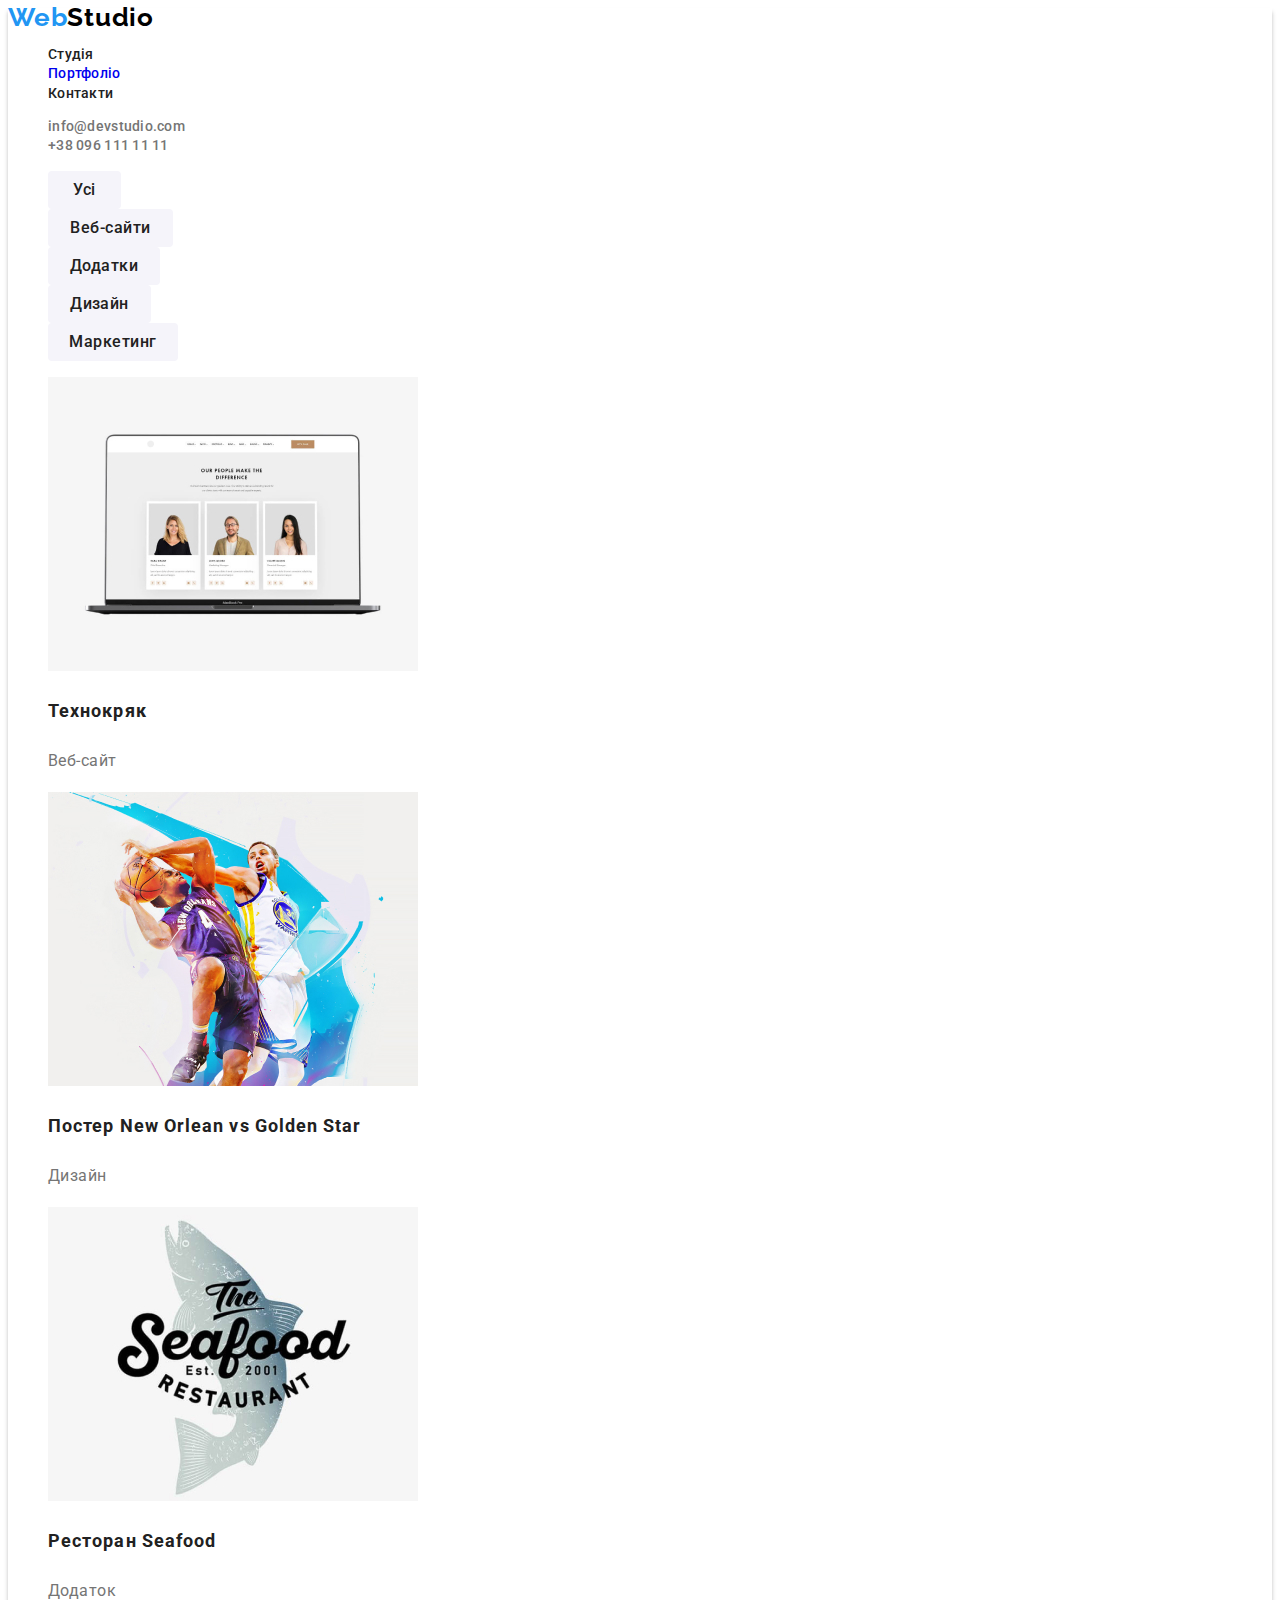
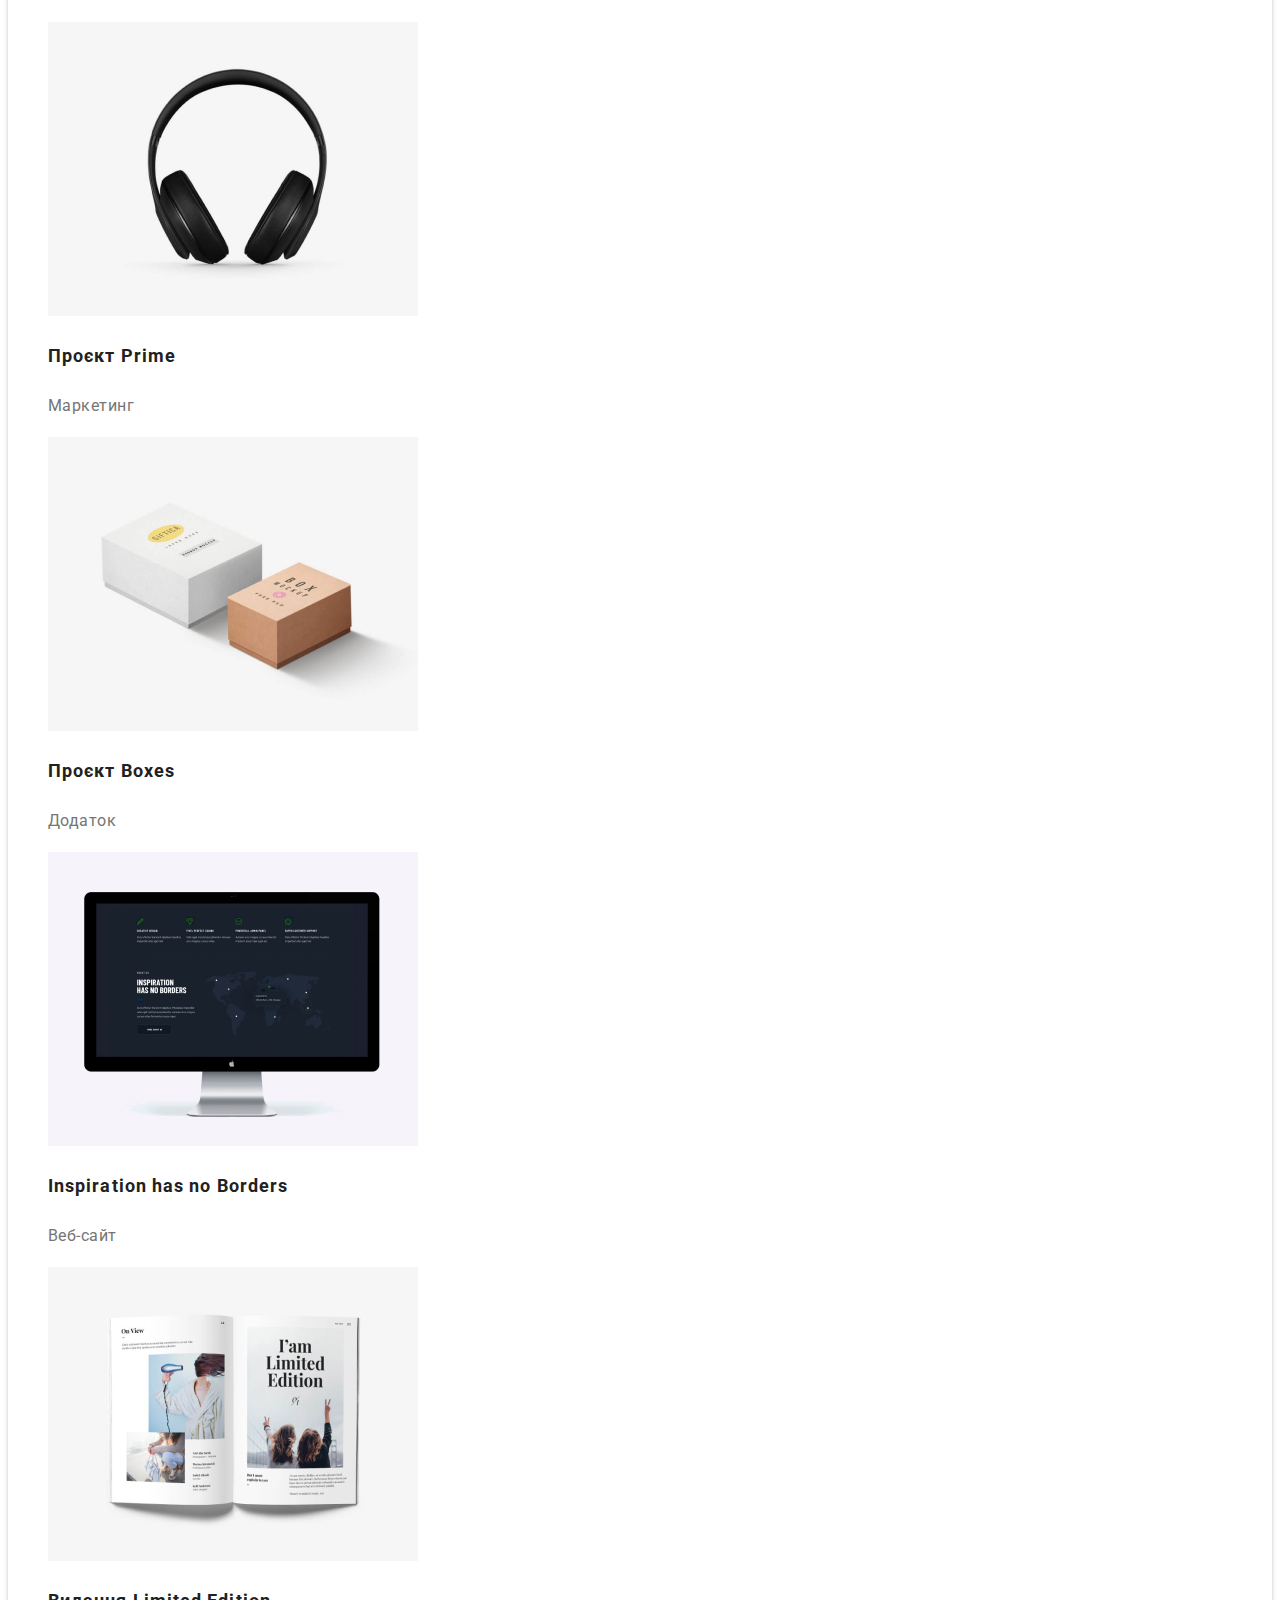
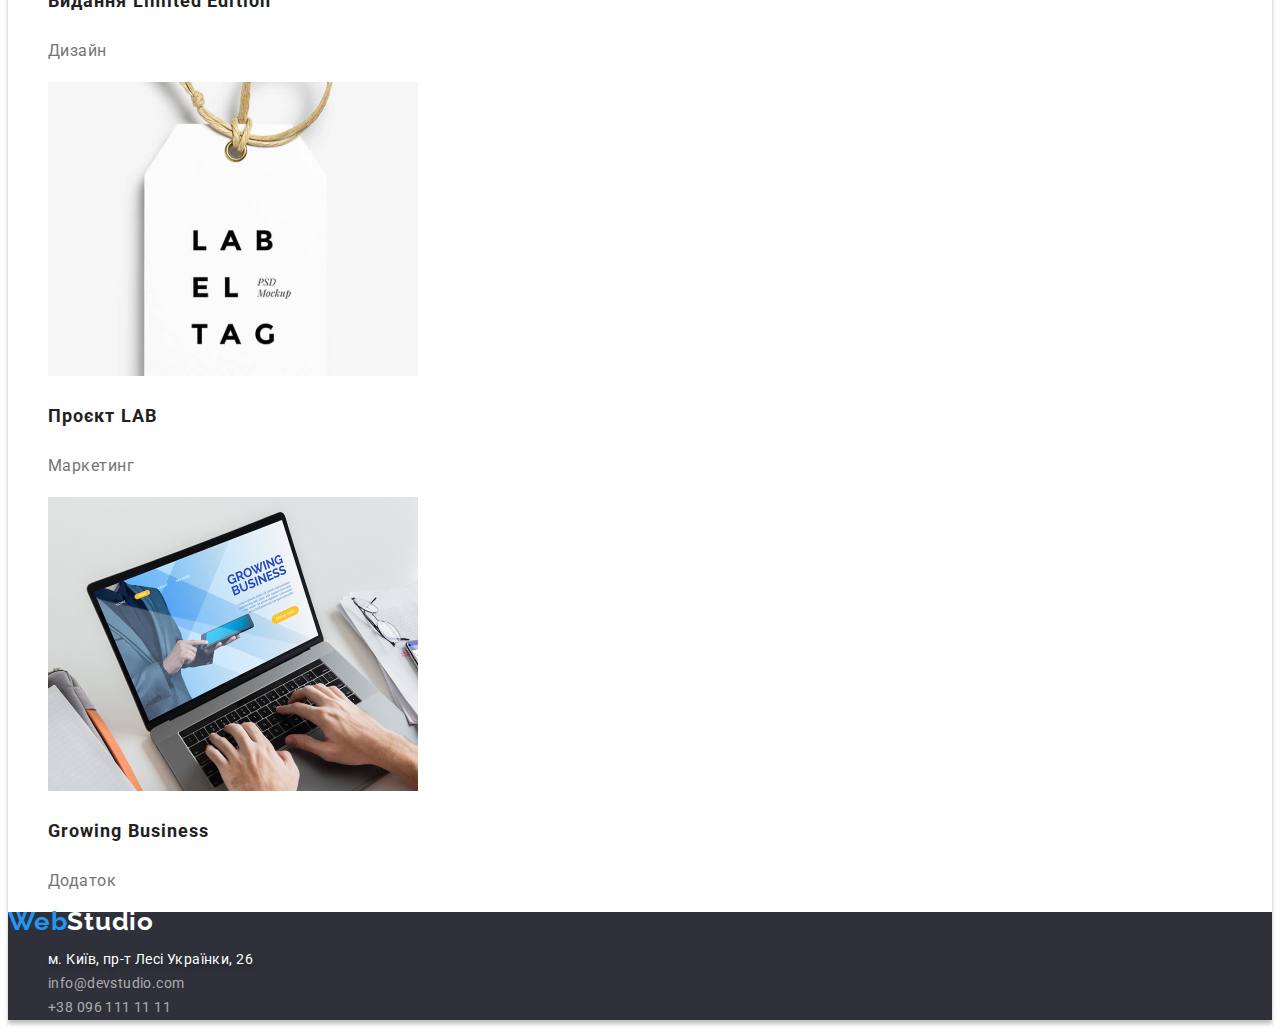
==== portfolio.html @ 9490bf0f "homework3 start" ====
<!DOCTYPE html>
<html lang="en">
<head>
    <meta charset="UTF-8">
    <meta http-equiv="X-UA-Compatible" content="IE=edge">
    <meta name="viewport" content="width=device-width, initial-scale=1.0">
    <link rel="preconnect" href="https://fonts.googleapis.com">
    <link rel="preconnect" href="https://fonts.gstatic.com" crossorigin>
    <link href="https://fonts.googleapis.com/css2?family=Raleway:wght@700&family=Roboto:wght@400;500;700;900&display=swap" rel="stylesheet">
    <link rel="stylesheet" href="./css/styles.css">
    <title>Document</title>
</head>
<body class="body portfolio-body">

<!-- Header page-->

    <header class="header">
    
        <!-- Links -->
    
        <nav>
    
            <!-- Logo WebStudio-->
    
            <a href="./index.html" lang="en" class="logo-header"><span class="web-logo">Web</span>Studio</a>
    
            <ul>
                <li><a class="main-page" href="./index.html">Студія</a></li>
                <li><a class="portfolio-page-menu" href="./portfolio.html">Портфоліо</a></li>
                <li><a class="contacts-header-menu" href="#">Контакти</a></li>
            </ul>
        </nav>
    
        <!--Contact information-->
    
        <ul class="ul">
            <li><a class="header-mail" href="https://www.info@devstudio.com">info@devstudio.com</a></li>
            <li><a class="header-phone" href="+380961111111">+38 096 111 11 11</a></li>
        </ul>
    
    </header>

<!-- Main content-->

<main>
 
                    <section>
                        <h1 class="visually-hidden">Портфоліо проектів</h1>
                        

    <!--Filter buttons-->

                        <ul>
                            <li><button class="filter-buttons all-button" type="button">Усі</button></li>
                            <li><button class="filter-buttons web-button" type="button">Веб-сайти</button></li>
                            <li><button class="filter-buttons app-button" type="button">Додатки</button></li>
                            <li><button class="filter-buttons design-button" type="button">Дизайн</button></li>
                            <li><button class="filter-buttons marketing-button" type="button">Маркетинг</button></li>
                        
                        </ul>

    <!-- Portfolio projects-->
                        <ul>

                            <li>
                                <a href="#">
                                    <img src="./images/images-portfolio/img1.jpg" alt="ноутбук" width="370">
                                    <h3 class="portfolio-projects">Технокряк</h3>
                                    <p class="description-project">Веб-сайт</p>
                                </a>
                                     
                            </li>

                            <li>
                                <a href="#">
                                    <img src="./images/images-portfolio/img2.jpg" alt=" два баскетболісти" width="370">
                                    <h3 class="portfolio-projects">Постер New Orlean vs Golden Star</h3>
                                    <p class="description-project">Дизайн</p>
                                </a>
                                    
                            </li>

                            <li>
                                <a href="#">
                                    <img src="./images/images-portfolio/img3.jpg" alt="логотип ресторану морської кухні" width="370">
                                    <h3 class="portfolio-projects">Ресторан Seafood</h3>
                                    <p class="description-project">Додаток</p>
                                </a>
                                     
                            </li>

                            <li>
                                <a href="#">
                                    <img src="./images/images-portfolio/img4.jpg" alt="навушники" width="370">
                                    <h3 class="portfolio-projects">Проєкт Prime</h3>
                                    <p class="description-project">Маркетинг</p>
                                </a>
                                    
                            </li>

                            <li>
                                <a href="#">
                                    <img src="./images/images-portfolio/img5.jpg" alt="біла та корричнева коробки" width="370">
                                    <h3 class="portfolio-projects">Проєкт Boxes</h3>
                                    <p class="description-project">Додаток</p>
                                </a>
                                    
                            </li>

                            <li>
                                <a href="#">
                                    <img src="./images/images-portfolio/img6.jpg" alt="персональний компьютер" width="370">
                                    <h3 class="portfolio-projects">Inspiration has no Borders</h3>
                                    <p class="description-project">Веб-сайт</p>
                                </a>
                                    
                            </li>

                            <li>
                                <a href="#">
                                    <img src="./images/images-portfolio/img7.jpg" alt="відкрита книга" width="370">
                                    <h3 class="portfolio-projects">Видання Limited Edition</h3>
                                    <p class="description-project">Дизайн</p>
                                </a>
                                    
                            </li>

                            <li>
                                <a href="#">
                                    <img src="./images/images-portfolio/img8.jpg" alt="етикетка" width="370">
                                    <h3 class="portfolio-projects">Проєкт LAB</h3>
                                    <p class="description-project">Маркетинг</p>
                                </a>
                                    
                            </li>

                            <li>
                                <a href="#">
                                    <img src="./images/images-portfolio/img9.jpg" alt="друк на клавіатурі" width="370">
                                    <h3 class="portfolio-projects">Growing Business</h3>
                                    <p class="description-project">Додаток</p>
                                </a>
                                    
                            </li>

                        </ul>
                    
                    </section>
    
</main>

<!--Footer pages-->

<footer class="footer">

    
    <!--Logo-->

    <a href="./index.html" lang="en" class="logo-footer"><span class="web-logo">Web</span>Studio</a>

    <!--Adress information-->

         <address>
            <ul   class="address-list-footer">

                <li><a class="map-address" href="https://goo.gl/maps/CPtrU1FHBa2aNyZL9" target="_blank" rel="noopener noreferrer nofollow">м.
                        Київ, пр-т Лесі Українки, 26</a>
                </li>
                <li>
                    <a class="contacts-footer email" href="https://www.info@devstudio.com">info@devstudio.com</a>
                </li>
                <li>
                    <a class="contacts-footer phone-number-footer" href="+380961111111">+38 096 111 11 11</a>
                </li>
        
            </ul>
        
        </address>

</footer>

</body>

</html>
---- css/styles.css ----
:root {
    --background-color-body: #FFFFFF;
    --background-color-second: #2F303A;
    --background-color-our-team-section: #F5F4FA;
    --background-color-hero-button-hover: #188CE8;
    --background-color-hero-button-focus: #188CE8;
    --background-color-hero-button: #2196F3;
    --background-colors-filter-button: #F5F4FA;
    --background-colors-filter-button-hover-focus-active: #2196F3;
    --color-text-button-hero: #FFFFFF;
    --color-text-button-filter: #212121;
    --color-text-button-filter-active: #FFFFFF;
    --color-web-logo: #2196F3;
    --color-logo-header: #000000;
    --color-logo-footer: #FFFFFF;
    --color-shadow-body: 0px 4px 4px rgba(0, 0, 0, 0.25);
    --color-header-menu: #212121;
    --color-header-menu-hover-focus: #2196F3;
    --color-header-mail-hover-focus: #2196F3;
    --color-heading: #212121;
    --color-map-address: #FFFFFF;
    --color-map-address-shadow: #00000040;
    --color-contacts-footer: #ffffff99;
    --color-map-email-phone-hover-focus: #2196f3;
    --main-text-color: #757575;
    --main-text-color-second: #FFFFFF;

}

.body {
    font-family: 'Roboto', sans-serif;
    font-size: 16px;
    line-height: 1.2em;

    background-color: var(--background-color-body);
    box-shadow: var(--color-shadow-body);
    color: var(--main-text-color);

}

.portfolio-body {

}

a, ul  { 
    list-style-type: none;
    text-decoration: none;
}

/*Header*/
/*Logotype WebStudio*/

.header {
    font-weight: 500;
    font-size: 14px;
    letter-spacing: 0.02em;

    background-color: var(--background-color-body);
     
}

.logo-header,.logo-footer:link  {
    font-family: 'Raleway';
    font-weight: 700;
    font-size: 26px;
    letter-spacing: 0.03em;
    
}
.logo-header:link{
    color: var(--color-logo-header);
}

.logo-header:visited
{
  color: var(--color-logo-header);
}

.logo-footer:link {
    color: var(--color-logo-footer);
}

.logo-footer:visited {
    color: var(--color-logo-footer);
}

.web-logo {
    color: var(--color-web-logo);
}


.homepage:hover,
.homepage:focus,
.main-page:hover,
.main-page:focus,
.portfolio-header:hover,
.portfolio-header:focus,
.contacts-header-menu:hover,
.contacts-header-menu:focus {
    color: var(--color-header-menu-hover-focus);
}

.portfolio-header, 
.contacts-header-menu,
.homepage {
    color: var(--color-header-menu);
}

.homepage:visited {
    color: var(--color-header-menu-hover-focus);
}

.header-mail,
.header-phone {
    color: var(--main-text-color);
}

.header-mail:hover,
.header-mail:focus {
    color: var(--color-header-mail-hover-focus);
    text-decoration: underline;
}

.header-phone:hover,
.header-phone:focus {
    color: var(--color-header-mail-hover-focus);
}

.portfolio-page-menu:visited {
    color: var(--color-header-menu-hover-focus)
}

.main-page,
.contacts-header-menu {
    color: var(--color-header-menu);
}

/*main-content index.html*/

.hero-section {

    background-color: var(--background-color-second);
    
}

.headline {
    font-weight: 900;
    font-size: 44px;
    line-height: 1.4em;
    text-align: center;
    letter-spacing: 0.06em;
    text-transform: uppercase;
    color: var(--main-text-color-second);
   
}

.button-hero {
    width: 216px;
    height: 50px;
    border-radius: 4px;
    
    cursor: pointer;

    font-family: inherit;
    font-weight: 700;
    font-size: 16px;
    line-height: 1.9em;
    letter-spacing: 0.06em;

    background-color: var(--background-color-hero-button);
    border: none;
    color: var(--color-text-button-hero);
    box-shadow: 0px 4px 4px rgba(0, 0, 0, 0.15);
        
}

.button-hero:hover {
    background-color: var(--background-color-hero-button-hover);
  
}
.button-hero:focus {
    background-color: var(--background-color-hero-button-focus);
}

.benefits-section {
    background-color: var(--background-color-body);

}

.visually-hidden {
    position: absolute;
    white-space: nowrap;
    width: 1px;
    height: 1px;
    overflow: hidden;
    border: 0;
    padding: 0;
    clip: rect(0 0 0 0);
    clip-path: inset(50%);
    margin: -1px;
}

.heading-benefits{
    font-style: bold;
    font-weight: 700;
    font-size: 14px;
    letter-spacing: 0.03em;

    color: var(--color-heading);
}

.benefits-description {
    font-style: regular;
    font-size: 14px;
    line-height: 1.7em;
    letter-spacing: 0.03em
}

.what-we-do-section {
    background-color: var(--background-color-body);

}

.what-we-do-heading {
    font-style: bold;
    font-weight: 700;
    font-size: 36px;
    letter-spacing: 0.03em;

    color: var(--color-heading);

}

.our-team-section {
    background-color: var(--background-color-our-team-section);
    
}

.our-team-heading {
    font-style: bold;
    font-weight: 700;
    font-size: 36px;
    letter-spacing: 0.03em;

    color: var(--color-heading);

}

.team-members {
   background-color:var(--background-color-body);

}

.names {
    font-style: medium;
    font-weight: 500;
    letter-spacing: 0.03em;

    color: var(--color-heading);

    text-align: center;
        
   
}

.position {
    text-align: center;
}


/*main-content-portfolio.html*/

.filter-buttons {
    height: 38px;
    border: none;
    border-radius: 4px;

    cursor: pointer;

    font-family: inherit;
    font-weight: 500;
    font-size: 16px;
    line-height: 1.6em;
    letter-spacing: 0.03em;

    background-color: var(--background-colors-filter-button);
    color: var(--color-text-button-filter);
    
    text-align: center;
    
}

.filter-buttons:hover,
.filter-buttons:focus {
    background-color: var(--background-colors-filter-button-hover-focus-active);
    color: var(--color-text-button-filter-active);
    border-color: var(--background-colors-filter-button-hover-focus-active);
    box-shadow: 0px 3px 1px rgba(0, 0, 0, 0.1),
                0px 1px 2px rgba(0, 0, 0, 0.08),
                0px 2px 2px rgba(0, 0, 0, 0.12);
}

.all-button {
    width: 73px; 
}

.web-button {
    width: 125px;
}

.app-button {
    width: 112px; 
}

.design-button {
    width: 103px;
}

.marketing-button {
    width: 130px;

}

.portfolio-projects {
    font-weight: 700;
    font-size: 18px;
    line-height: 2em;
    letter-spacing: 0.06em;

    color: var(--color-heading);

}

.description-project {
    line-height: 1.8em;
    letter-spacing: 0.03em;

    color: var(--main-text-color);
}

/*footer*/

.footer {
    background-color: var(--background-color-second);
    
}

.address-list-footer {
    font-style: normal;
    font-size: 14px;
    line-height: 1.7em;
    letter-spacing: 0.03em;
    
}
.contacts-footer:link {
    color: var(--color-contacts-footer);
}

.map-address:link {
    color: var(--color-map-address);
    text-shadow: 0px 4px 4px var(--color-map-address-shadow);
 
}

.map-address:visited {
    color: var(--color-map-address);
    
}

.map-address:hover,
.map-address:focus,
.contacts-footer:hover,
.contacts-footer:focus     {
    color: var(--color-map-email-phone-hover-focus);
    
}

.contacts-footer:visited {
    color: var(--color-contacts-footer);
}
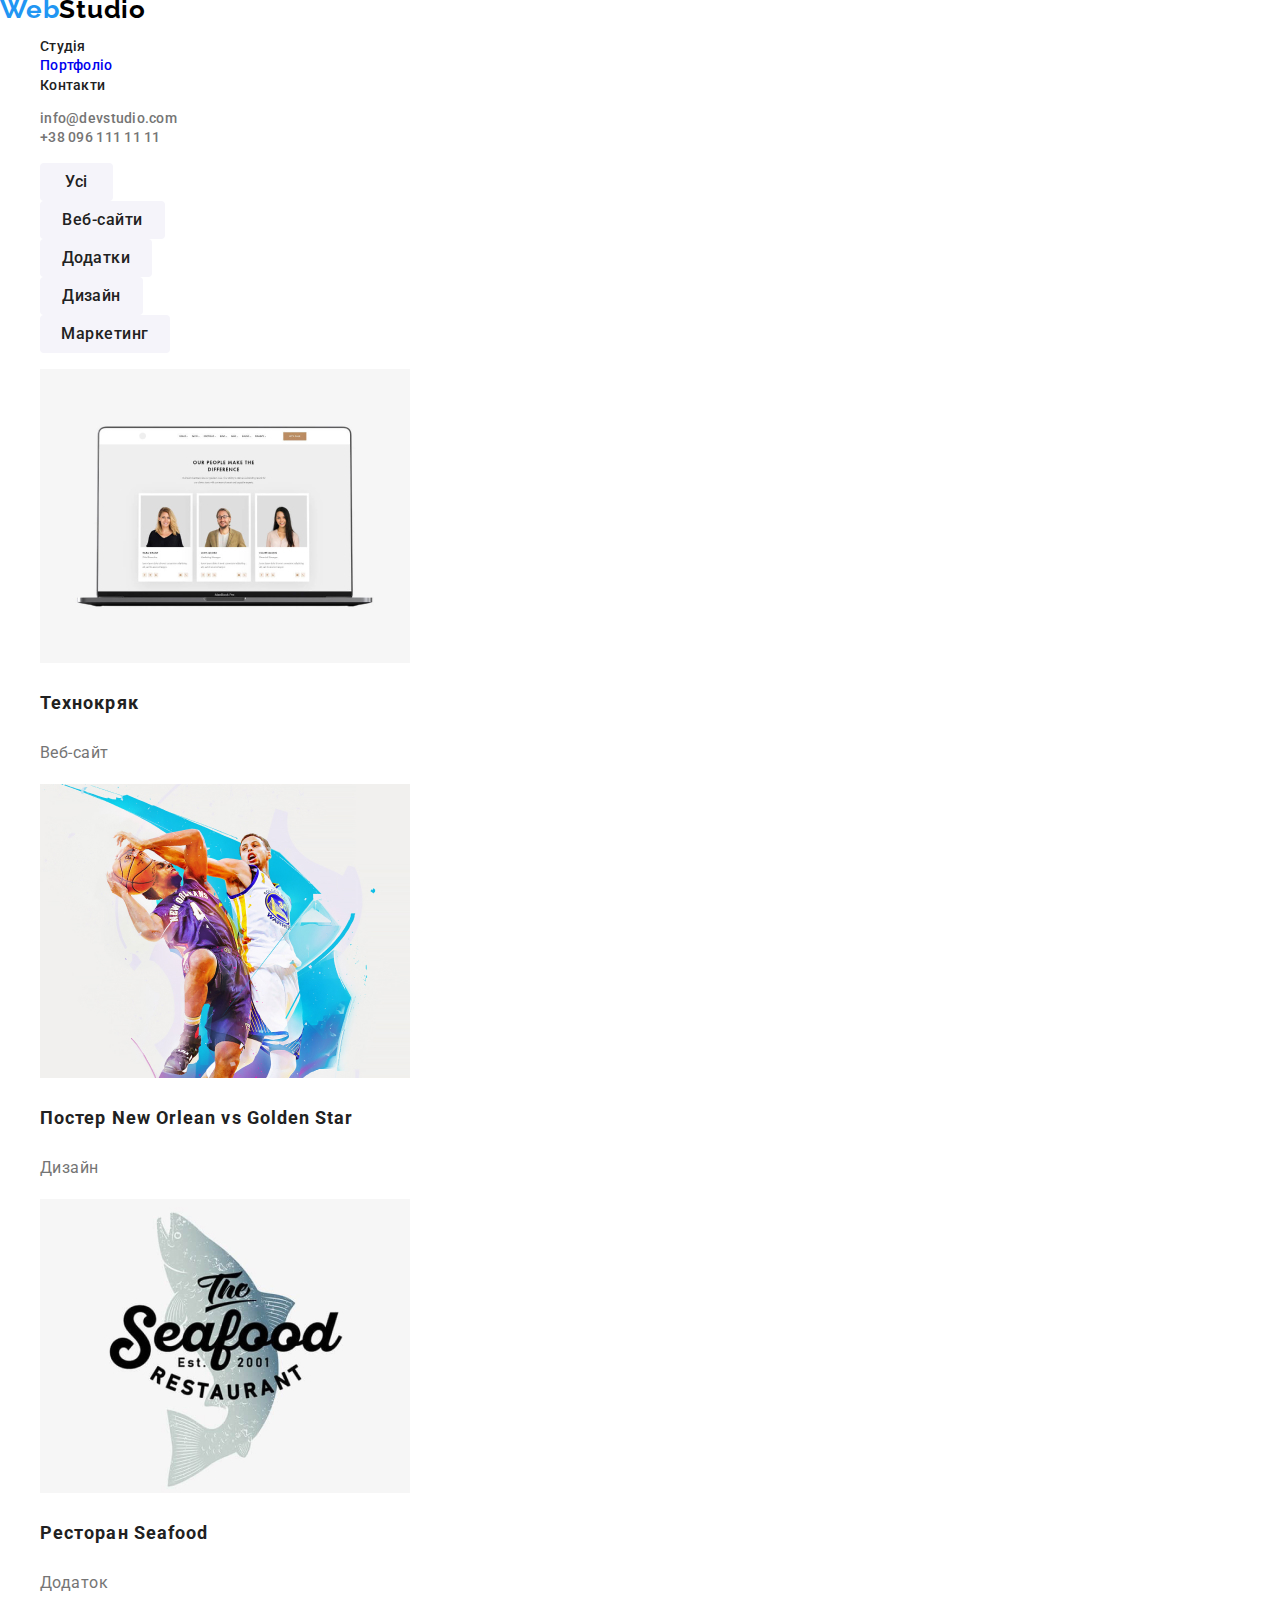
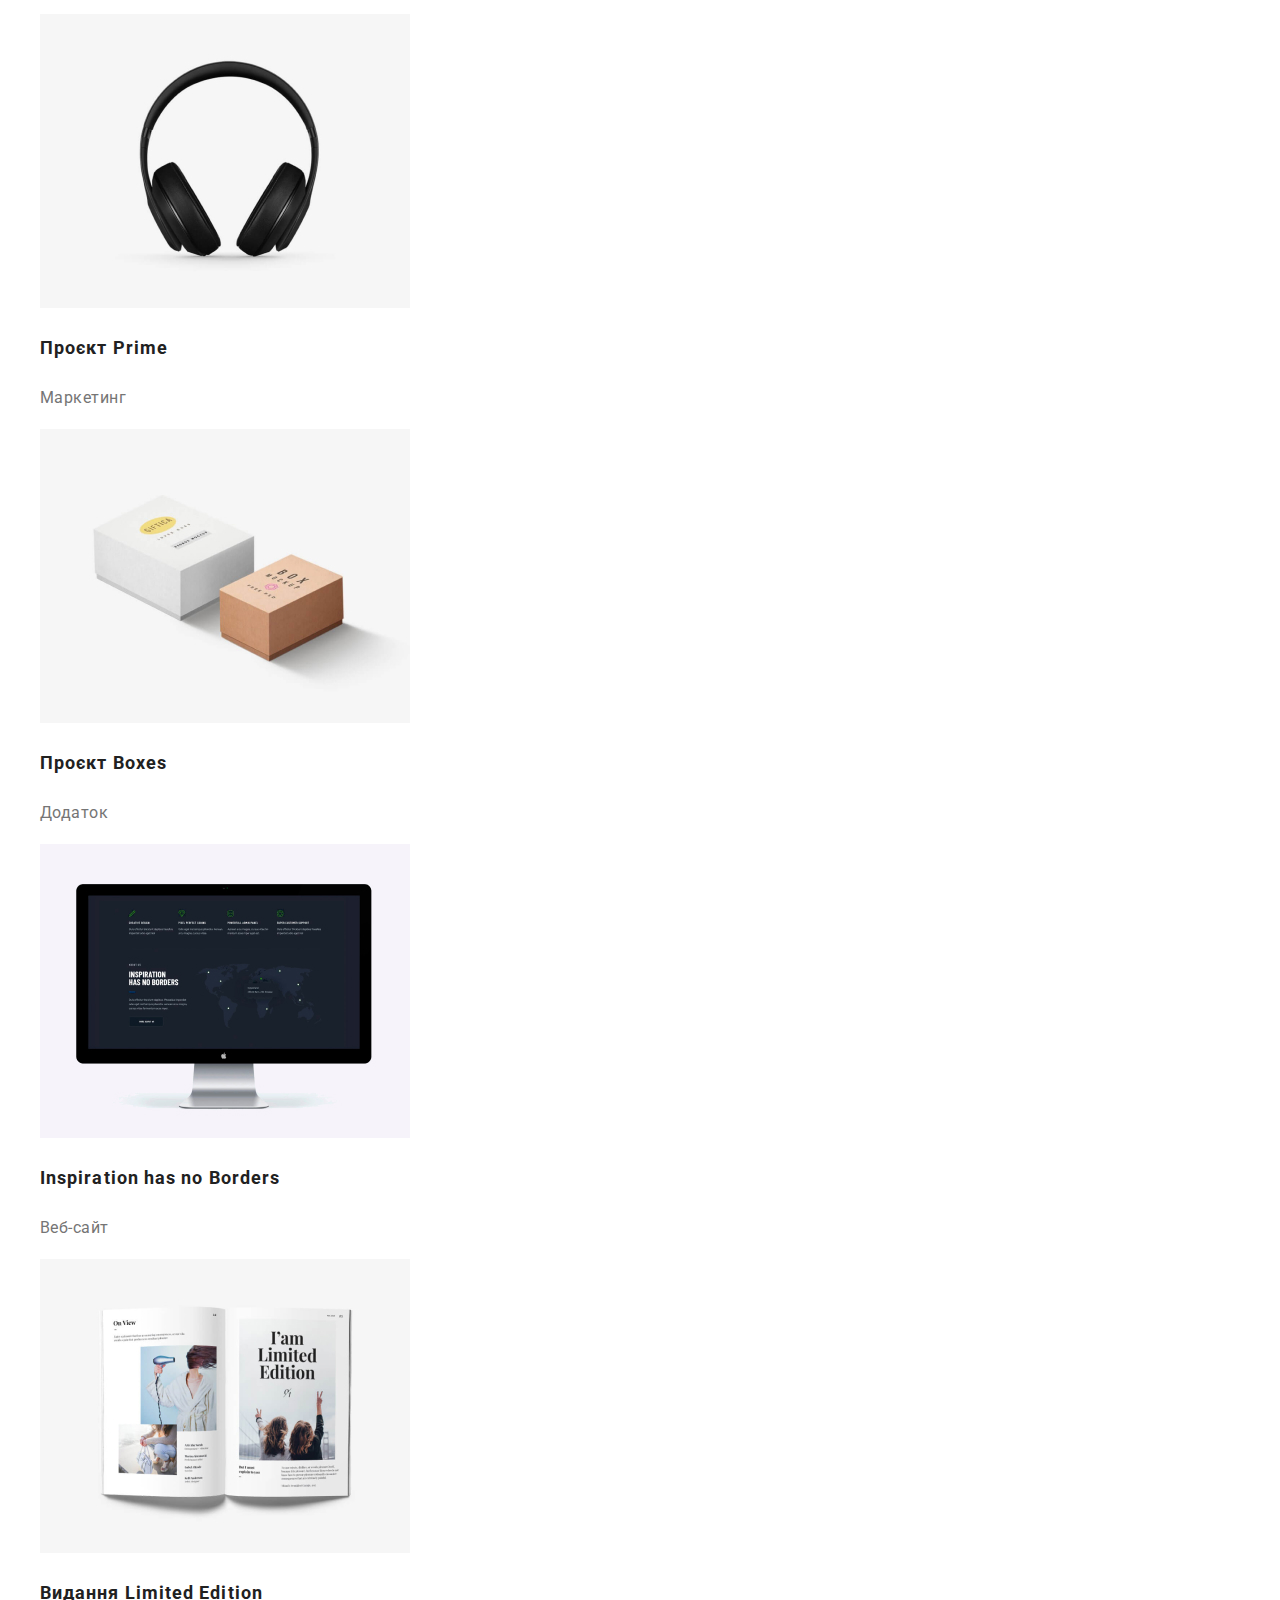
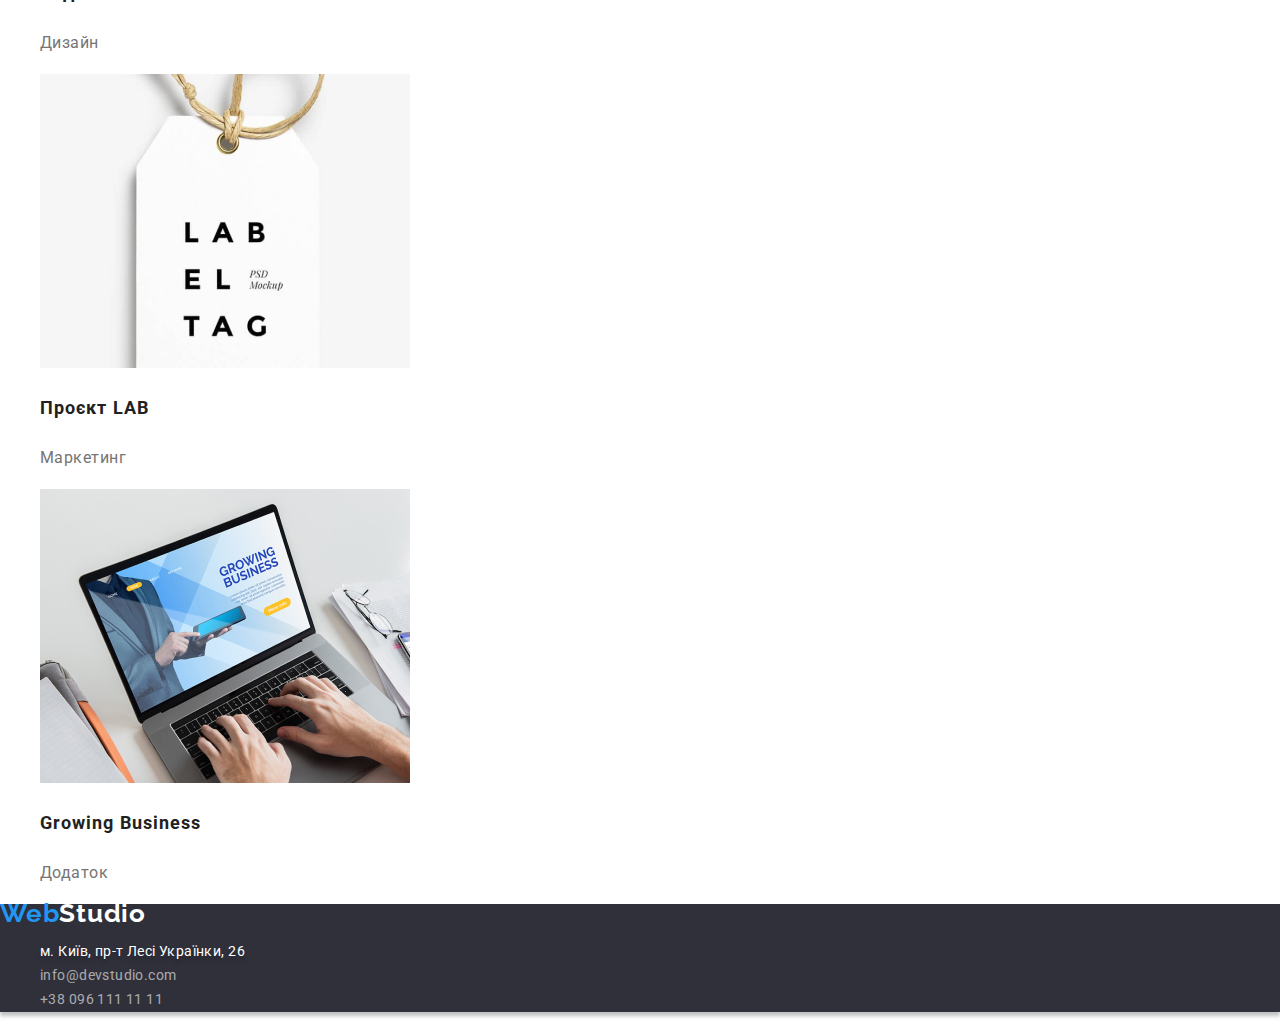
==== commit 247a4d10: "hw3-add-normalizator-link" ====
--- a/portfolio.html
+++ b/portfolio.html
@@ -7,6 +7,7 @@
     <link rel="preconnect" href="https://fonts.googleapis.com">
     <link rel="preconnect" href="https://fonts.gstatic.com" crossorigin>
     <link href="https://fonts.googleapis.com/css2?family=Raleway:wght@700&family=Roboto:wght@400;500;700;900&display=swap" rel="stylesheet">
+    <link rel="stylesheet" href="https://cdnjs.cloudflare.com/ajax/libs/modern-normalize/1.1.0/modern-normalize.min.css">
     <link rel="stylesheet" href="./css/styles.css">
     <title>Document</title>
 </head>
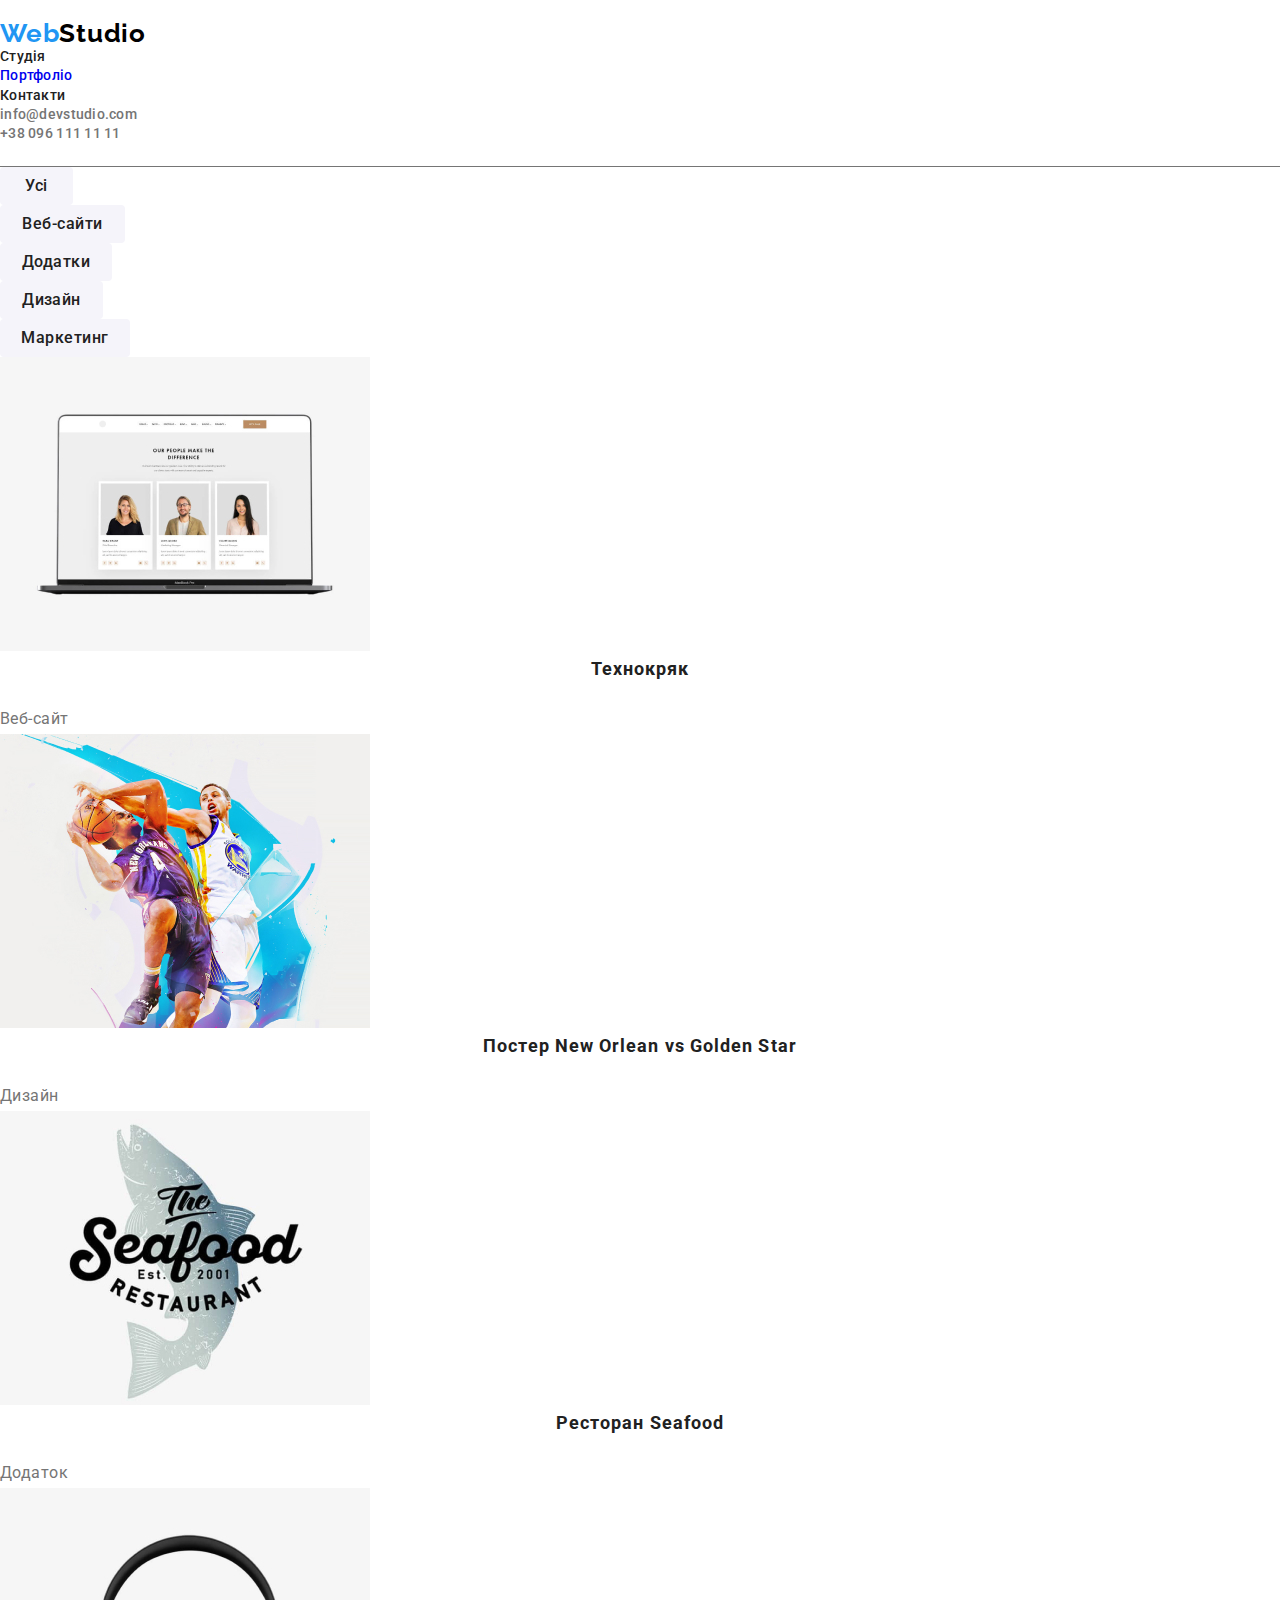
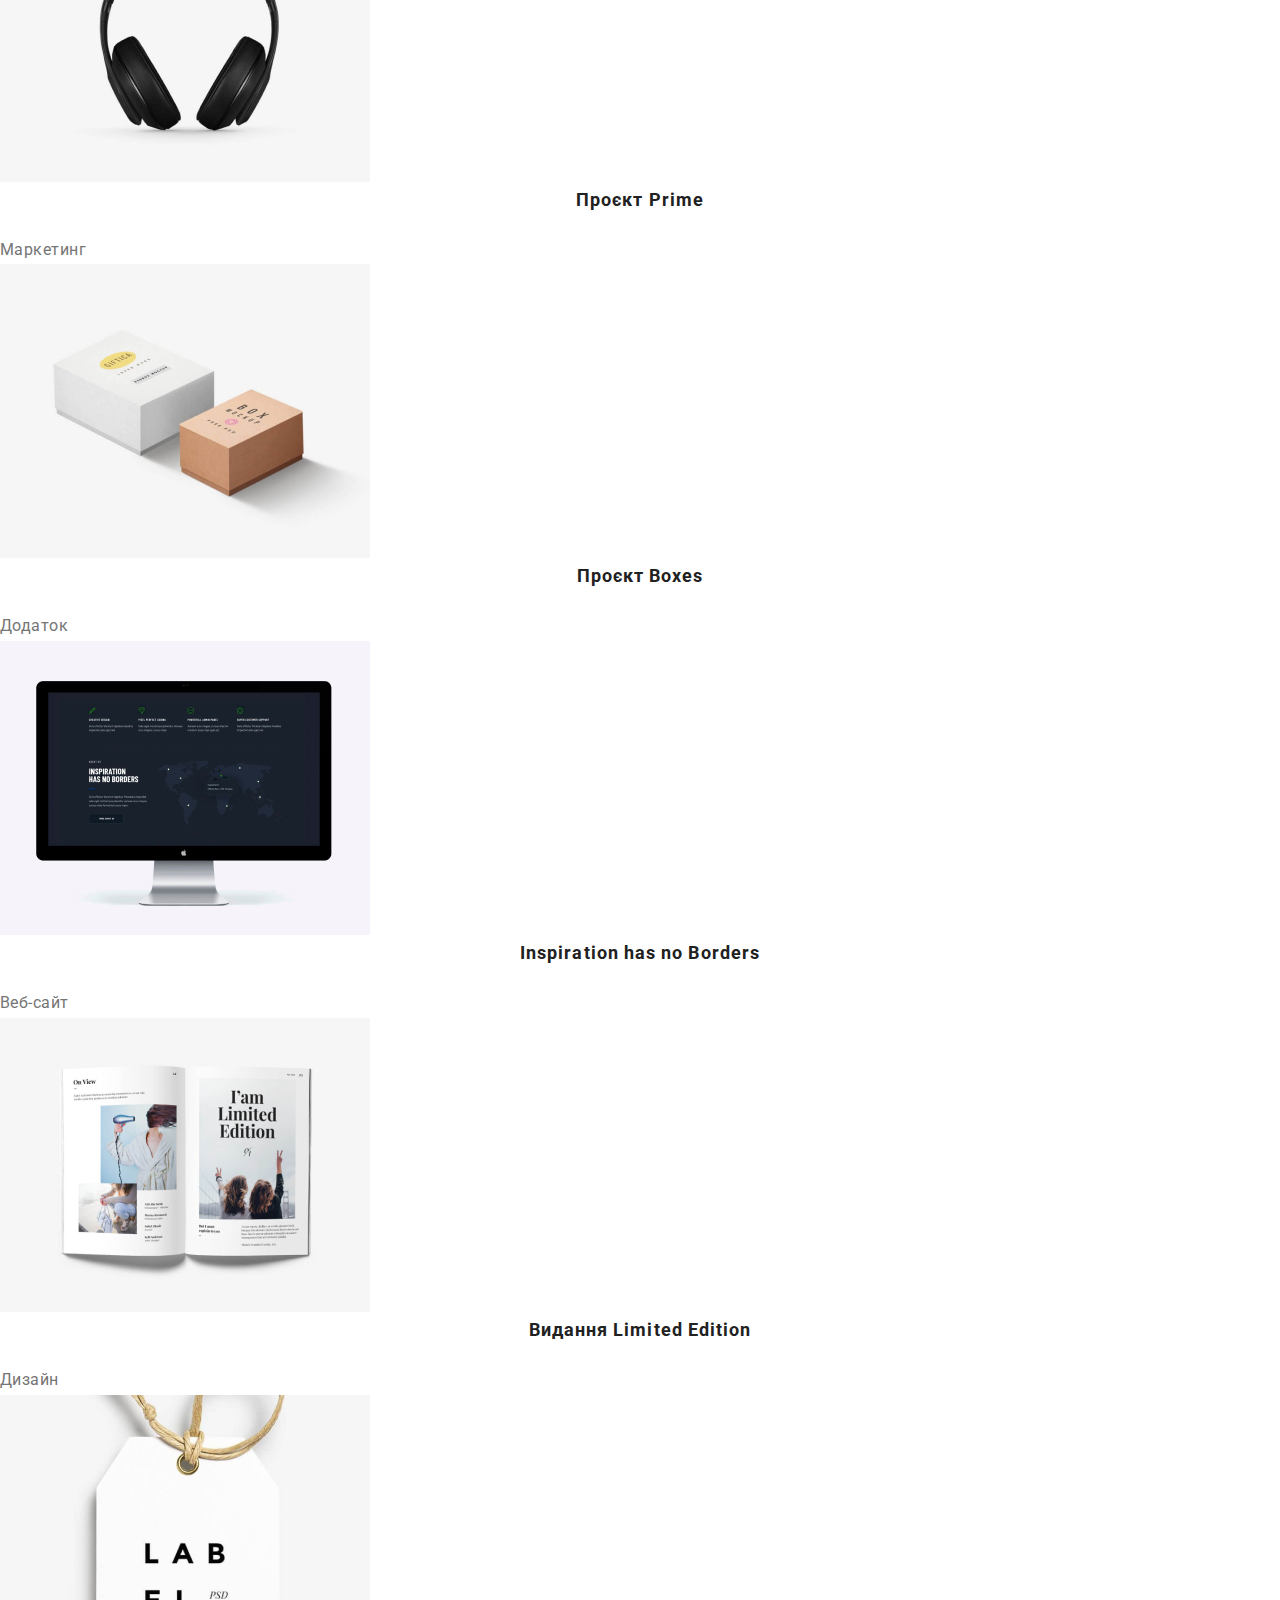
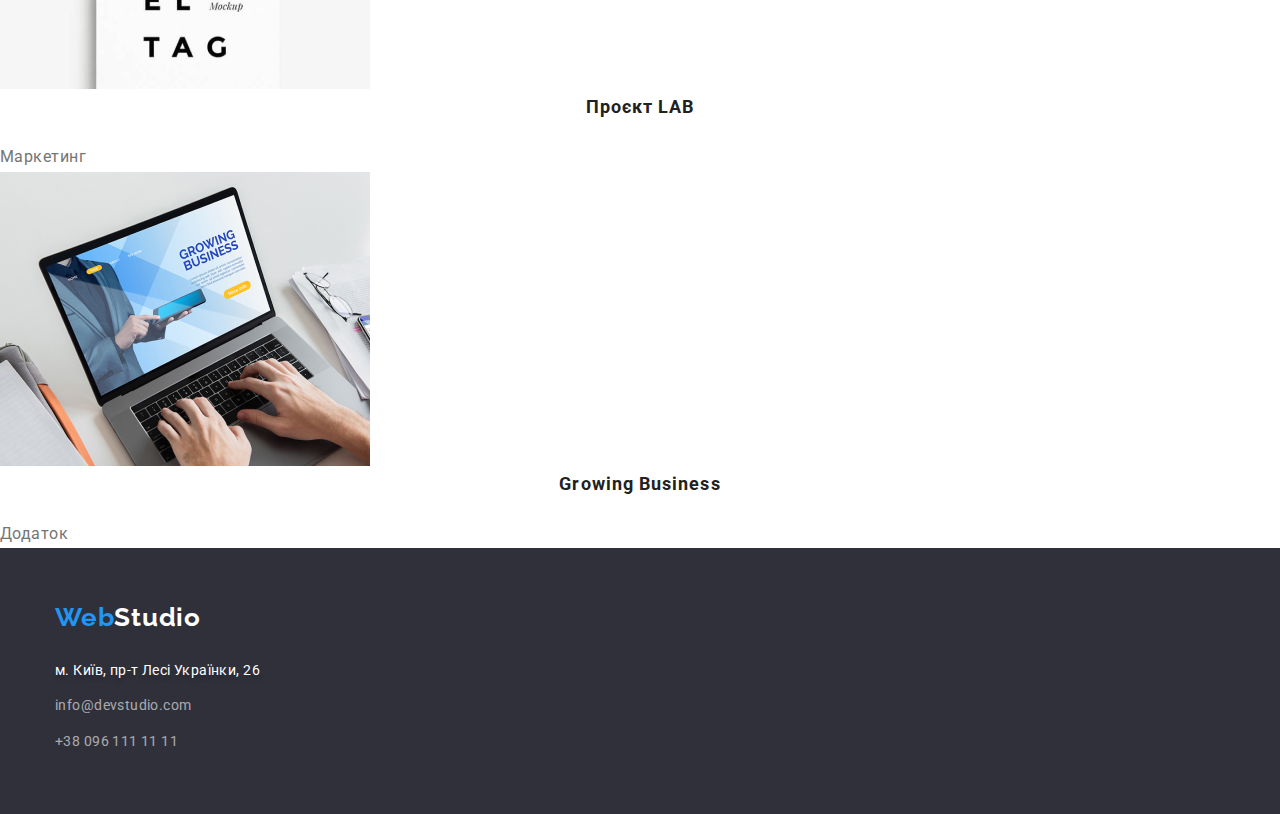
==== commit 2730bff9: "make margin and padding index.html" ====
--- a/portfolio.html
+++ b/portfolio.html
@@ -23,20 +23,20 @@
     
             <!-- Logo WebStudio-->
     
-            <a href="./index.html" lang="en" class="logo-header"><span class="web-logo">Web</span>Studio</a>
+            <a href="./index.html" lang="en" class="link logo-header"><span class="web-logo">Web</span>Studio</a>
     
-            <ul>
-                <li><a class="main-page" href="./index.html">Студія</a></li>
-                <li><a class="portfolio-page-menu" href="./portfolio.html">Портфоліо</a></li>
-                <li><a class="contacts-header-menu" href="#">Контакти</a></li>
+            <ul class="list">
+                <li><a class="link main-page" href="./index.html">Студія</a></li>
+                <li><a class="link portfolio-page-menu" href="./portfolio.html">Портфоліо</a></li>
+                <li><a class="link contacts-header-menu" href="#">Контакти</a></li>
             </ul>
         </nav>
     
         <!--Contact information-->
     
-        <ul class="ul">
-            <li><a class="header-mail" href="https://www.info@devstudio.com">info@devstudio.com</a></li>
-            <li><a class="header-phone" href="+380961111111">+38 096 111 11 11</a></li>
+        <ul class="list">
+            <li><a class="link header-mail" href="https://www.info@devstudio.com">info@devstudio.com</a></li>
+            <li><a class="link header-phone" href="+380961111111">+38 096 111 11 11</a></li>
         </ul>
     
     </header>
@@ -51,7 +51,7 @@
 
     <!--Filter buttons-->
 
-                        <ul>
+                        <ul class="list">
                             <li><button class="filter-buttons all-button" type="button">Усі</button></li>
                             <li><button class="filter-buttons web-button" type="button">Веб-сайти</button></li>
                             <li><button class="filter-buttons app-button" type="button">Додатки</button></li>
@@ -61,10 +61,10 @@
                         </ul>
 
     <!-- Portfolio projects-->
-                        <ul>
+                        <ul class="list">
 
                             <li>
-                                <a href="#">
+                                <a class="link" href="#">
                                     <img src="./images/images-portfolio/img1.jpg" alt="ноутбук" width="370">
                                     <h3 class="portfolio-projects">Технокряк</h3>
                                     <p class="description-project">Веб-сайт</p>
@@ -73,7 +73,7 @@
                             </li>
 
                             <li>
-                                <a href="#">
+                                <a class="link" href="#">
                                     <img src="./images/images-portfolio/img2.jpg" alt=" два баскетболісти" width="370">
                                     <h3 class="portfolio-projects">Постер New Orlean vs Golden Star</h3>
                                     <p class="description-project">Дизайн</p>
@@ -82,7 +82,7 @@
                             </li>
 
                             <li>
-                                <a href="#">
+                                <a class="link" href="#">
                                     <img src="./images/images-portfolio/img3.jpg" alt="логотип ресторану морської кухні" width="370">
                                     <h3 class="portfolio-projects">Ресторан Seafood</h3>
                                     <p class="description-project">Додаток</p>
@@ -91,7 +91,7 @@
                             </li>
 
                             <li>
-                                <a href="#">
+                                <a class="link" href="#">
                                     <img src="./images/images-portfolio/img4.jpg" alt="навушники" width="370">
                                     <h3 class="portfolio-projects">Проєкт Prime</h3>
                                     <p class="description-project">Маркетинг</p>
@@ -100,7 +100,7 @@
                             </li>
 
                             <li>
-                                <a href="#">
+                                <a class="link" href="#">
                                     <img src="./images/images-portfolio/img5.jpg" alt="біла та корричнева коробки" width="370">
                                     <h3 class="portfolio-projects">Проєкт Boxes</h3>
                                     <p class="description-project">Додаток</p>
@@ -109,7 +109,7 @@
                             </li>
 
                             <li>
-                                <a href="#">
+                                <a class="link" href="#">
                                     <img src="./images/images-portfolio/img6.jpg" alt="персональний компьютер" width="370">
                                     <h3 class="portfolio-projects">Inspiration has no Borders</h3>
                                     <p class="description-project">Веб-сайт</p>
@@ -118,7 +118,7 @@
                             </li>
 
                             <li>
-                                <a href="#">
+                                <a class="link" href="#">
                                     <img src="./images/images-portfolio/img7.jpg" alt="відкрита книга" width="370">
                                     <h3 class="portfolio-projects">Видання Limited Edition</h3>
                                     <p class="description-project">Дизайн</p>
@@ -127,7 +127,7 @@
                             </li>
 
                             <li>
-                                <a href="#">
+                                <a class="link" href="#">
                                     <img src="./images/images-portfolio/img8.jpg" alt="етикетка" width="370">
                                     <h3 class="portfolio-projects">Проєкт LAB</h3>
                                     <p class="description-project">Маркетинг</p>
@@ -136,7 +136,7 @@
                             </li>
 
                             <li>
-                                <a href="#">
+                                <a class="link" href="#">
                                     <img src="./images/images-portfolio/img9.jpg" alt="друк на клавіатурі" width="370">
                                     <h3 class="portfolio-projects">Growing Business</h3>
                                     <p class="description-project">Додаток</p>
@@ -152,31 +152,34 @@
 
 <!--Footer pages-->
 
+<!--Footer pages-->
+
 <footer class="footer">
 
-    
-    <!--Logo-->
+    <div class="container">
+        <!--Logo-->
+        <a href="./index.html" lang="en" class="link logo-footer"><span class="web-logo">Web</span>Studio</a>
 
-    <a href="./index.html" lang="en" class="logo-footer"><span class="web-logo">Web</span>Studio</a>
+        <address class="adress-footer">
+            <ul class="list address-list-footer">
 
-    <!--Adress information-->
-
-         <address>
-            <ul   class="address-list-footer">
-
-                <li><a class="map-address" href="https://goo.gl/maps/CPtrU1FHBa2aNyZL9" target="_blank" rel="noopener noreferrer nofollow">м.
+                <li class="source"><a class="link map-address" href="https://goo.gl/maps/CPtrU1FHBa2aNyZL9"
+                        target="_blank" rel="noopener noreferrer nofollow">м.
                         Київ, пр-т Лесі Українки, 26</a>
                 </li>
-                <li>
-                    <a class="contacts-footer email" href="https://www.info@devstudio.com">info@devstudio.com</a>
+                <li class="source">
+                    <a class="link contacts-footer" href="https://www.info@devstudio.com">info@devstudio.com</a>
                 </li>
                 <li>
-                    <a class="contacts-footer phone-number-footer" href="+380961111111">+38 096 111 11 11</a>
+                    <a class="link contacts-footer" href="+380961111111">+38 096 111 11 11</a>
                 </li>
-        
+
             </ul>
-        
+
         </address>
+
+    </div>
+
 
 </footer>
 
--- a/css/styles.css
+++ b/css/styles.css
@@ -8,6 +8,7 @@
     --background-color-hero-button: #2196F3;
     --background-colors-filter-button: #F5F4FA;
     --background-colors-filter-button-hover-focus-active: #2196F3;
+    --color-header-border-bottom: #ECECEC;
     --color-text-button-hero: #FFFFFF;
     --color-text-button-filter: #212121;
     --color-text-button-filter-active: #FFFFFF;
@@ -28,26 +29,66 @@
 
 }
 
-.body {
+.body,
+.portfolio-body {
     font-family: 'Roboto', sans-serif;
     font-size: 16px;
     line-height: 1.2em;
 
     background-color: var(--background-color-body);
     box-shadow: var(--color-shadow-body);
+
     color: var(--main-text-color);
 
 }
 
-.portfolio-body {
-
-}
-
-a, ul  { 
+.container {
+    width: 1200px;
+
+    margin: 0 auto;
+    padding-left: 15px;
+    padding-right: 15px; 
+    
+}
+
+.block {
+    padding-top: 94px;
+    padding-bottom: 94px;
+
+}
+
+.link,
+.list  { 
     list-style-type: none;
     text-decoration: none;
-}
-
+
+    margin-top: 0;
+    margin-bottom: 0;
+    padding-left: 0;
+}
+
+p {
+    margin-top: 0;
+    margin-bottom: 0;
+}
+
+h1,
+h2,
+h3  {
+margin-top: 0;
+
+color: var(--color-heading);
+
+text-align: center;
+
+}
+
+img {
+    display: block;
+    max-width: 100%;
+    height: auto;
+    
+}
 /*Header*/
 /*Logotype WebStudio*/
 
@@ -57,8 +98,16 @@
     letter-spacing: 0.02em;
 
     background-color: var(--background-color-body);
-     
-}
+    border-color: var(--color-header-border-bottom);
+
+    padding-top: 24px;
+    padding-bottom: 23px;
+    border-bottom: 1px solid;
+
+
+
+}
+
 
 .logo-header,.logo-footer:link  {
     font-family: 'Raleway';
@@ -113,11 +162,19 @@
 .header-mail,
 .header-phone {
     color: var(--main-text-color);
+
+    text-decoration: none;
+
+    padding-top: 32px;
+    padding-bottom: 32px;
+
+    
 }
 
 .header-mail:hover,
 .header-mail:focus {
     color: var(--color-header-mail-hover-focus);
+
     text-decoration: underline;
 }
 
@@ -141,6 +198,7 @@
 
     background-color: var(--background-color-second);
     
+
 }
 
 .headline {
@@ -151,6 +209,10 @@
     letter-spacing: 0.06em;
     text-transform: uppercase;
     color: var(--main-text-color-second);
+
+    margin-top: 0;
+    margin-bottom: 30px;
+   
    
 }
 
@@ -171,7 +233,10 @@
     border: none;
     color: var(--color-text-button-hero);
     box-shadow: 0px 4px 4px rgba(0, 0, 0, 0.15);
-        
+
+    display: block;
+    margin: auto;
+
 }
 
 .button-hero:hover {
@@ -205,15 +270,20 @@
     font-weight: 700;
     font-size: 14px;
     letter-spacing: 0.03em;
-
-    color: var(--color-heading);
+    text-transform: uppercase;
+    text-align: left;
+
+    margin-bottom: 10px;
 }
 
 .benefits-description {
     font-style: regular;
     font-size: 14px;
     line-height: 1.7em;
-    letter-spacing: 0.03em
+    letter-spacing: 0.03em;
+    
+    width: 270px;
+    
 }
 
 .what-we-do-section {
@@ -229,6 +299,13 @@
 
     color: var(--color-heading);
 
+    margin-bottom: 50px;
+
+}
+
+
+.what-we-do-list {
+    width: 370px;
 }
 
 .our-team-section {
@@ -244,11 +321,29 @@
 
     color: var(--color-heading);
 
-}
+    margin-bottom: 50px;
+
+}
+
+.team-members,
+.crew {
+    border-bottom-left-radius: 4px;
+    border-bottom-right-radius: 4px;
+    box-shadow: 0px 1px 3px rgba(0, 0, 0, 0.12),
+                0px 1px 1px rgba(0, 0, 0, 0.14),
+                0px 2px 1px rgba(0, 0, 0, 0.2);
+}
+
 
 .team-members {
-   background-color:var(--background-color-body);
-
+    width: 270px;
+
+    background-color:var(--background-color-body);
+}
+
+.crew {
+    padding-top: 30px;
+    padding-bottom: 30px;   
 }
 
 .names {
@@ -259,6 +354,7 @@
     color: var(--color-heading);
 
     text-align: center;
+    margin-bottom: 10px;
         
    
 }
@@ -342,6 +438,8 @@
 
 .footer {
     background-color: var(--background-color-second);
+    padding-top: 60px;
+    padding-bottom: 60px;
     
 }
 
@@ -358,6 +456,7 @@
 
 .map-address:link {
     color: var(--color-map-address);
+
     text-shadow: 0px 4px 4px var(--color-map-address-shadow);
  
 }
@@ -379,3 +478,17 @@
     color: var(--color-contacts-footer);
 }
 
+/*.footer-links,
+.footer-list { 
+    list-style-type: none;
+    text-decoration: none;
+    padding-left: 0;
+}*/
+
+.adress-footer {
+    margin-top: 28px;
+}
+
+.source {
+    margin-bottom: 12px;
+}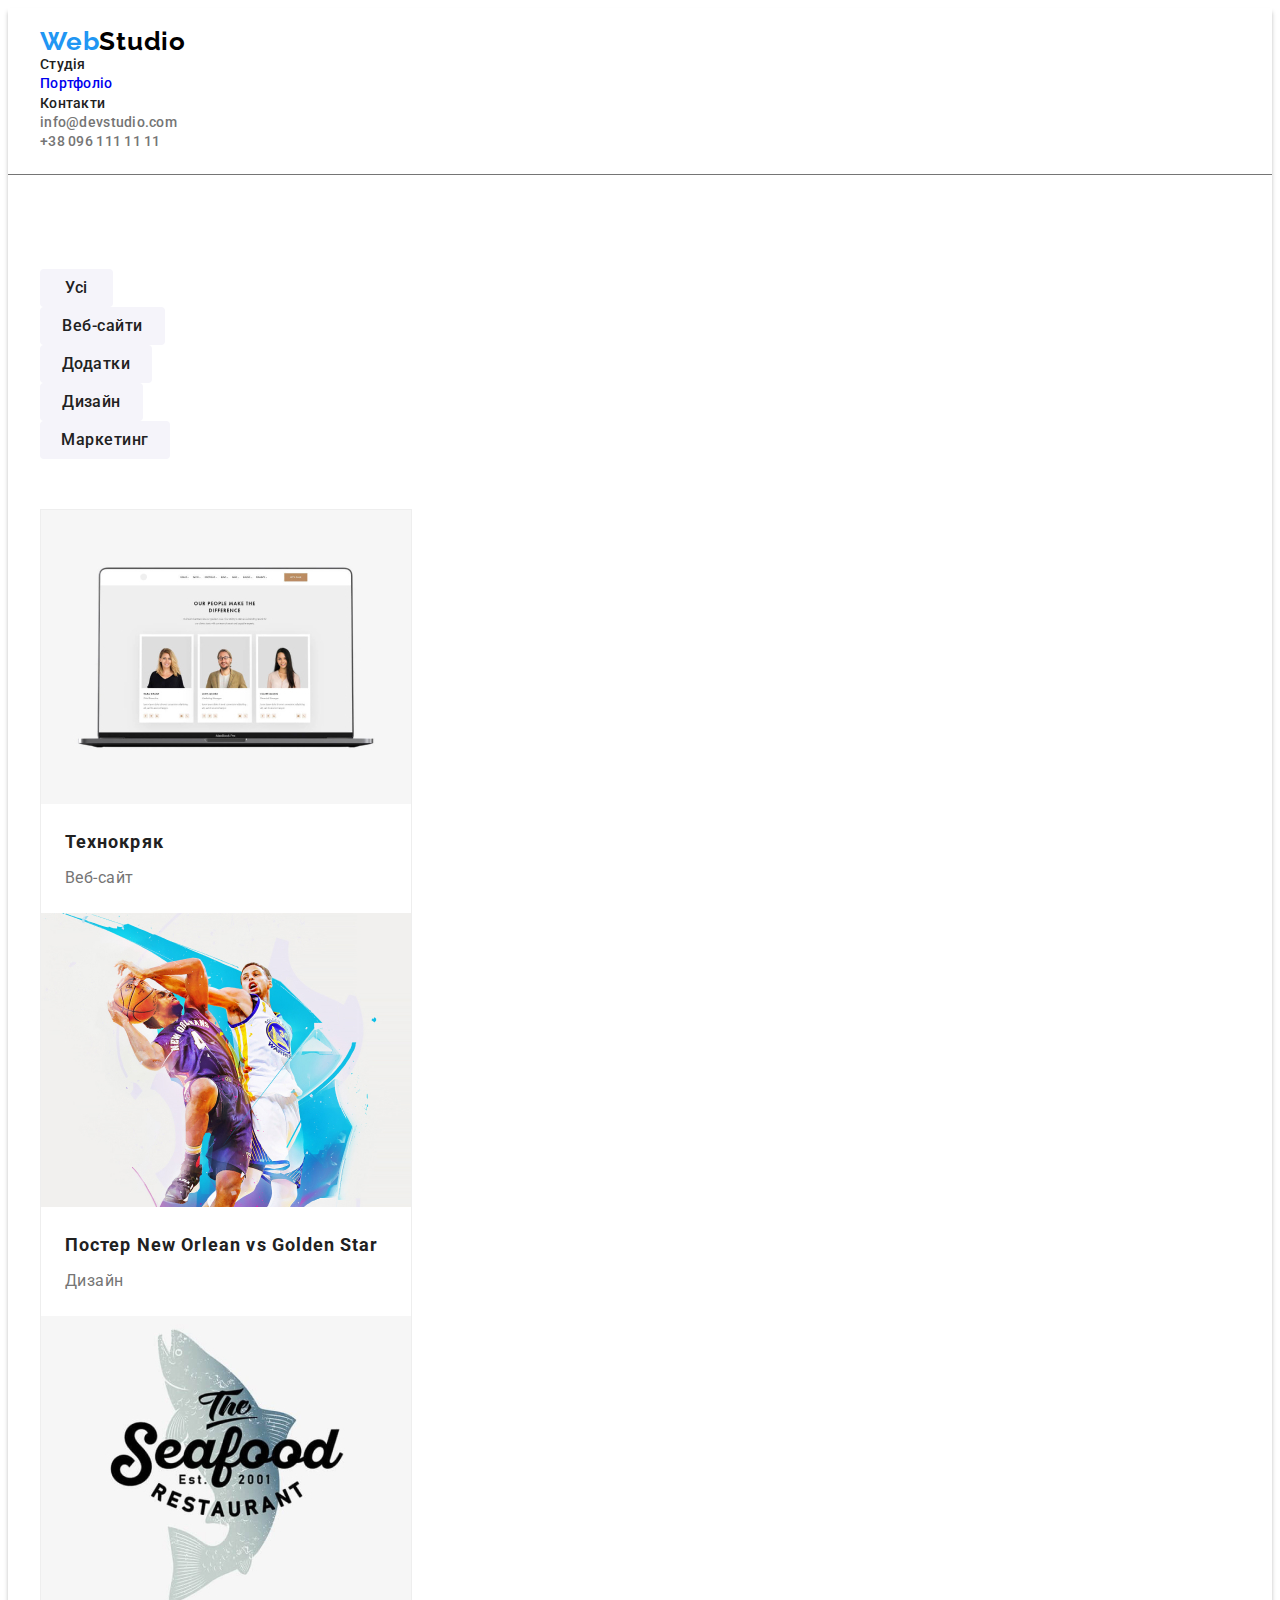
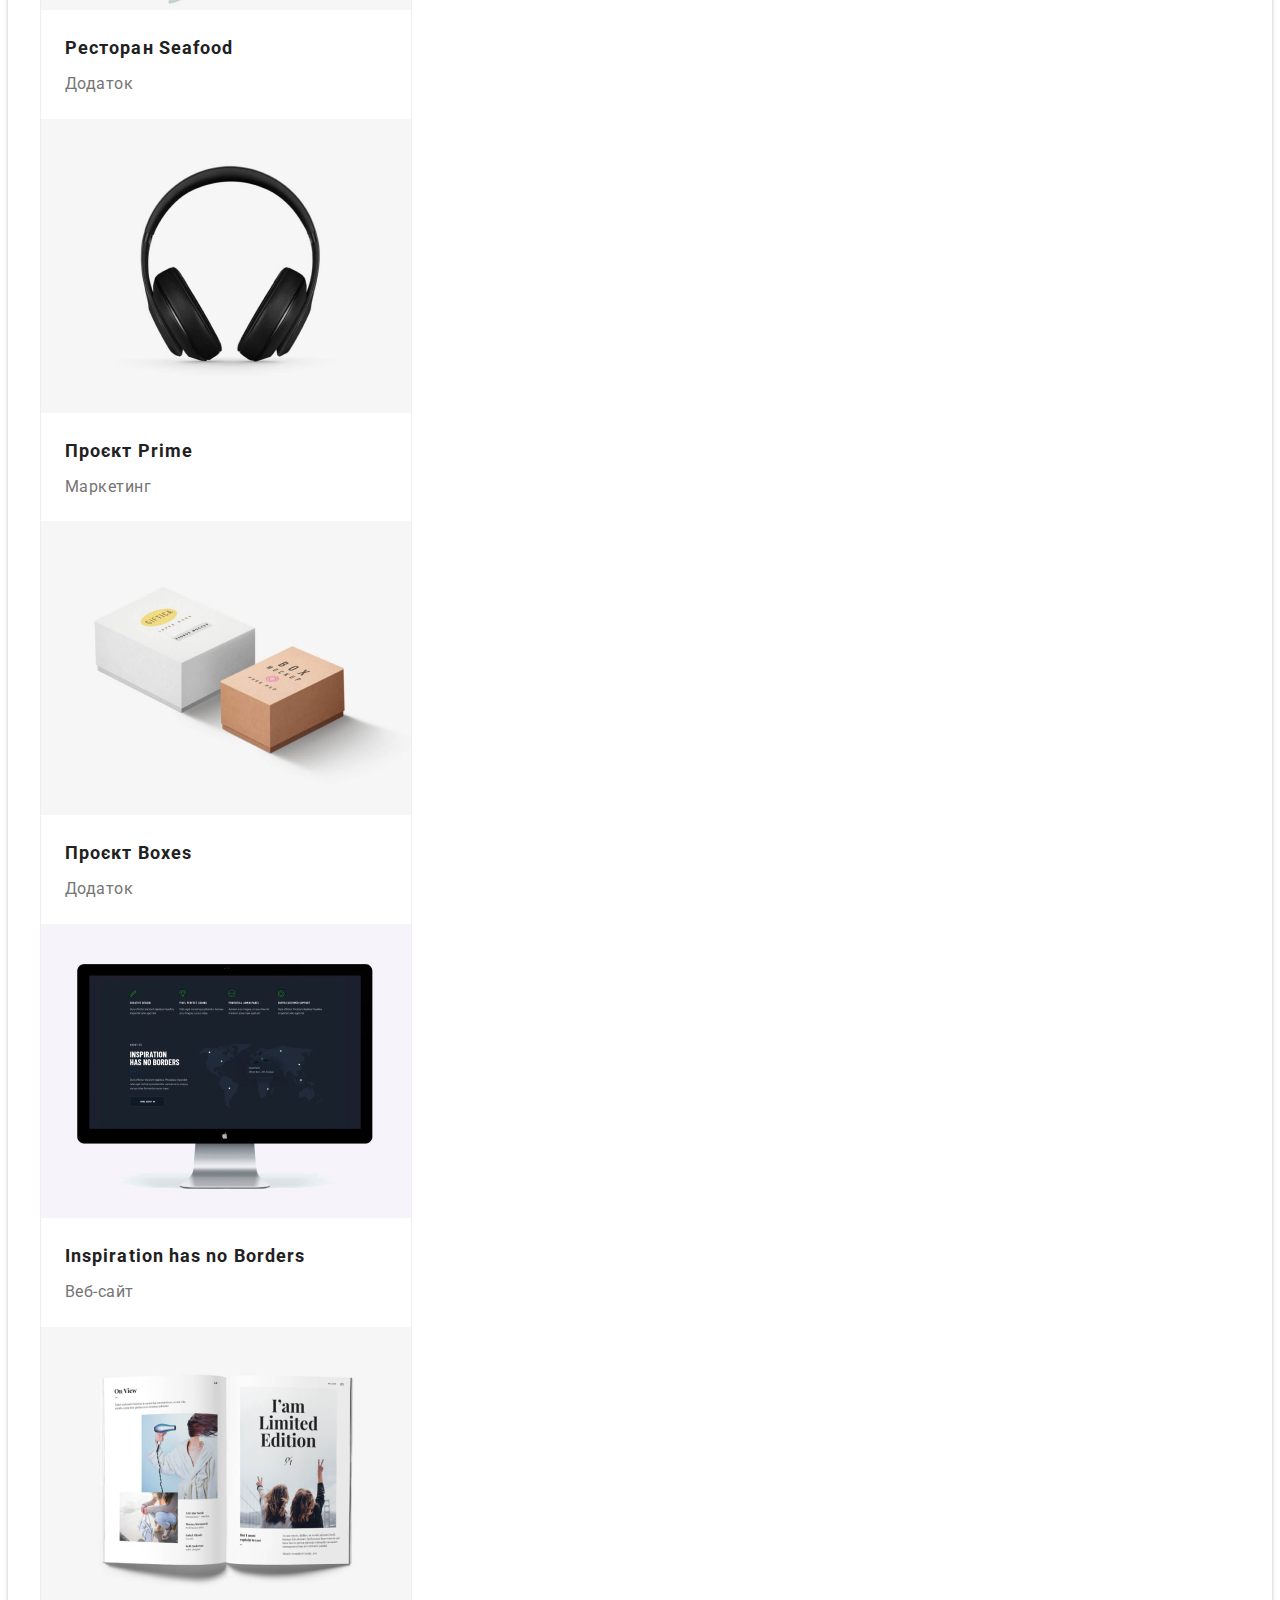
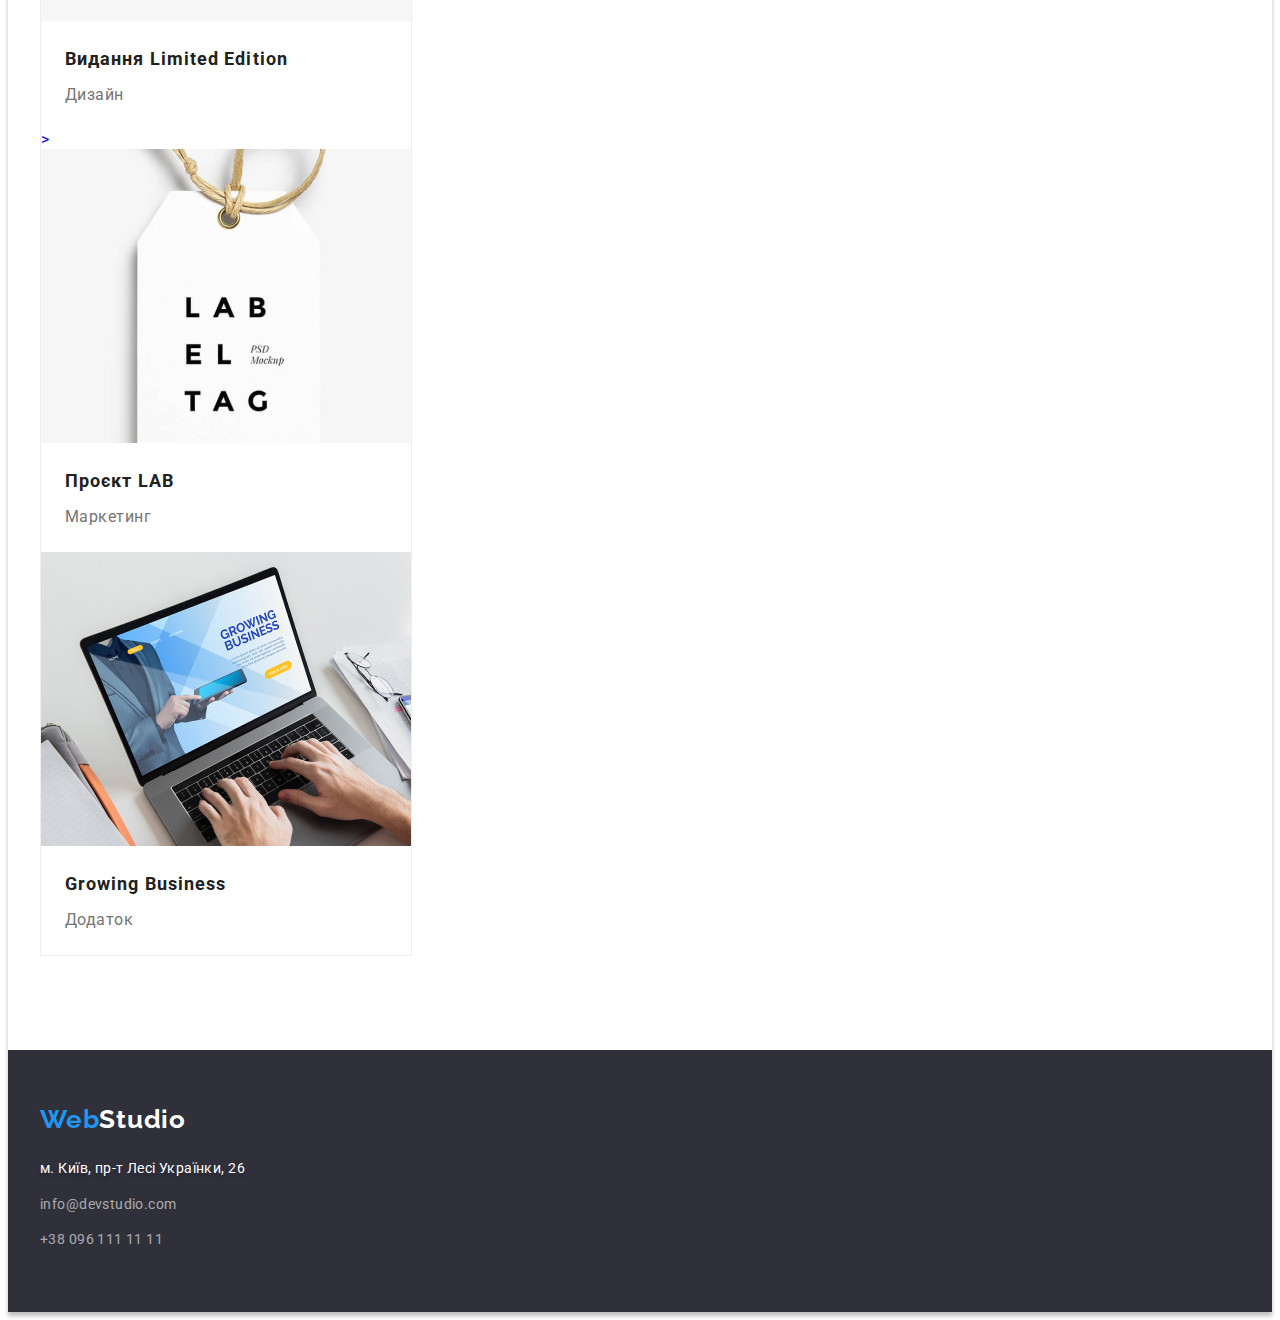
==== commit f9372004: "block-model for index+portfolio without flex final" ====
--- a/portfolio.html
+++ b/portfolio.html
@@ -7,37 +7,43 @@
     <link rel="preconnect" href="https://fonts.googleapis.com">
     <link rel="preconnect" href="https://fonts.gstatic.com" crossorigin>
     <link href="https://fonts.googleapis.com/css2?family=Raleway:wght@700&family=Roboto:wght@400;500;700;900&display=swap" rel="stylesheet">
-    <link rel="stylesheet" href="https://cdnjs.cloudflare.com/ajax/libs/modern-normalize/1.1.0/modern-normalize.min.css">
+    <link rel="stylesheet" href="https://cdnjs.cloudflare.com/ajax/libs/modern-normalize/1.1.0/modern-normalize.min.css"
+        integrity="sha512-wpPYUAdjBVSE4KJnH1VR1HeZfpl1ub8YT/NKx4PuQ5NmX2tKuGu6U/JRp5y+Y8XG2tV+wKQpNHVUX03MfMFn9Q=="
+        crossorigin="anonymous" referrerpolicy="no-referrer" />
     <link rel="stylesheet" href="./css/styles.css">
     <title>Document</title>
 </head>
 <body class="body portfolio-body">
 
-<!-- Header page-->
-
+    <!-- Header page-->
+    
     <header class="header">
     
-        <!-- Links -->
-    
-        <nav>
-    
-            <!-- Logo WebStudio-->
-    
-            <a href="./index.html" lang="en" class="link logo-header"><span class="web-logo">Web</span>Studio</a>
+        <div class="container">
+    
+            <!-- Links -->
+            
+            <nav>
+            
+                <!-- Logo WebStudio-->
+            
+                <a href="./index.html" lang="en" class="link logo-header"><span class="web-logo">Web</span>Studio</a>
+            
+                <ul class="list">
+                    <li><a class="link main-page" href="./index.html">Студія</a></li>
+                    <li><a class="link portfolio-page-menu" href="./portfolio.html">Портфоліо</a></li>
+                    <li><a class="link contacts-header-menu" href="#">Контакти</a></li>
+                </ul>
+            </nav>
+    
+            <!--Contact information-->
     
             <ul class="list">
-                <li><a class="link main-page" href="./index.html">Студія</a></li>
-                <li><a class="link portfolio-page-menu" href="./portfolio.html">Портфоліо</a></li>
-                <li><a class="link contacts-header-menu" href="#">Контакти</a></li>
+                <li><a class=" header-mail" href="https://www.info@devstudio.com">info@devstudio.com</a></li>
+                <li><a class=" header-phone" href="+380961111111">+38 096 111 11 11</a></li>
             </ul>
-        </nav>
-    
-        <!--Contact information-->
-    
-        <ul class="list">
-            <li><a class="link header-mail" href="https://www.info@devstudio.com">info@devstudio.com</a></li>
-            <li><a class="link header-phone" href="+380961111111">+38 096 111 11 11</a></li>
-        </ul>
+    
+        </div>
     
     </header>
 
@@ -45,112 +51,150 @@
 
 <main>
  
-                    <section>
-                        <h1 class="visually-hidden">Портфоліо проектів</h1>
+                    <section class="block">
+                        <div class="container">
+                            <h1 class="visually-hidden">Портфоліо проектів</h1>
+                            
+                            
+                            <!--Filter buttons-->
+                            
+                            <ul class="list filter-buttons-list">
+                                <li><button class="filter-buttons all-button" type="button">Усі</button></li>
+                                <li><button class="filter-buttons web-button" type="button">Веб-сайти</button></li>
+                                <li><button class="filter-buttons app-button" type="button">Додатки</button></li>
+                                <li><button class="filter-buttons design-button" type="button">Дизайн</button></li>
+                                <li><button class="filter-buttons marketing-button" type="button">Маркетинг</button></li>
+                            
+                            </ul>
+                            
+                            <!-- Portfolio projects-->
+                            <ul class="list projects-portfolio-list">
+                            
+                                <li>
+                                    <a class="link" href="#">
+                                        <img src="./images/images-portfolio/img1.jpg" alt="ноутбук" width="370">
+                                        
+                                        <div class="card-portfolio">
+                                            <h3 class="portfolio-projects">Технокряк</h3>
+                                            <p class="description-project">Веб-сайт</p>
+                                        </div>
+                                        
+                                    </a>
+                            
+                                </li>
+                            
+                                <li>
+                                    <a class="link" href="#">
+                                        <img src="./images/images-portfolio/img2.jpg" alt=" два баскетболісти" width="370">
+
+                                        <div class="card-portfolio">
+                                            <h3 class="portfolio-projects">Постер New Orlean vs Golden Star</h3>
+                                            <p class="description-project">Дизайн</p>
+                                        </div>
+                                        
+                                    </a>
+                            
+                                </li>
+                            
+                                <li>
+                                    <a class="link" href="#">
+                                        <img src="./images/images-portfolio/img3.jpg" alt="логотип ресторану морської кухні" width="370">
+
+                                        <div class="card-portfolio">
+                                            <h3 class="portfolio-projects">Ресторан Seafood</h3>
+                                            <p class="description-project">Додаток</p>
+                                        </div>
+                                        
+                                    </a>
+                            
+                                </li>
+                            
+                                <li>
+                                    <a class="link" href="#">
+                                        <img src="./images/images-portfolio/img4.jpg" alt="навушники" width="370">
+
+                                        <div class="card-portfolio">
+                                            <h3 class="portfolio-projects">Проєкт Prime</h3>
+                                            <p class="description-project">Маркетинг</p>
+                                        </div>
+                                        
+                                    </a>
+                            
+                                </li>
+                            
+                                <li>
+                                    <a class="link" href="#">
+                                        <img src="./images/images-portfolio/img5.jpg" alt="біла та корричнева коробки" width="370">
+                                        
+                                        <div class="card-portfolio">
+                                            <h3 class="portfolio-projects">Проєкт Boxes</h3>
+                                            <p class="description-project">Додаток</p>
+                                        </div>
+                                        
+                                    </a>
+                            
+                                </li>
+                            
+                                <li>
+                                    <a class="link" href="#">
+                                        <img src="./images/images-portfolio/img6.jpg" alt="персональний компьютер" width="370">
+
+                                        <div class="card-portfolio">
+                                            <h3 class="portfolio-projects">Inspiration has no Borders</h3>
+                                            <p class="description-project">Веб-сайт</p>
+                                        </div>
+                                        
+                                    </a>
+                            
+                                </li>
+                            
+                                <li>
+                                    <a class="link" href="#">
+                                        <img src="./images/images-portfolio/img7.jpg" alt="відкрита книга" width="370">
+
+                                        <div class="card-portfolio">
+                                            <h3 class="portfolio-projects">Видання Limited Edition</h3>
+                                            <p class="description-project">Дизайн</p>
+                                        </div>
+                                        >
+                                    </a>
+                            
+                                </li>
+                            
+                                <li>
+                                    <a class="link" href="#">
+                                        <img src="./images/images-portfolio/img8.jpg" alt="етикетка" width="370">
+
+                                        <div class="card-portfolio">
+                                            <h3 class="portfolio-projects">Проєкт LAB</h3>
+                                            <p class="description-project">Маркетинг</p>
+                                        </div>
+                                        
+                                    </a>
+                            
+                                </li>
+                            
+                                <li>
+                                    <a class="link" href="#">
+                                        <img src="./images/images-portfolio/img9.jpg" alt="друк на клавіатурі" width="370">
+
+                                        <div class="card-portfolio">
+                                            <h3 class="portfolio-projects">Growing Business</h3>
+                                            <p class="description-project">Додаток</p>
+                                        </div>
+                                        
+                                    </a>
+                            
+                                </li>
+                            
+                            </ul>
+
+                        </div>
                         
-
-    <!--Filter buttons-->
-
-                        <ul class="list">
-                            <li><button class="filter-buttons all-button" type="button">Усі</button></li>
-                            <li><button class="filter-buttons web-button" type="button">Веб-сайти</button></li>
-                            <li><button class="filter-buttons app-button" type="button">Додатки</button></li>
-                            <li><button class="filter-buttons design-button" type="button">Дизайн</button></li>
-                            <li><button class="filter-buttons marketing-button" type="button">Маркетинг</button></li>
-                        
-                        </ul>
-
-    <!-- Portfolio projects-->
-                        <ul class="list">
-
-                            <li>
-                                <a class="link" href="#">
-                                    <img src="./images/images-portfolio/img1.jpg" alt="ноутбук" width="370">
-                                    <h3 class="portfolio-projects">Технокряк</h3>
-                                    <p class="description-project">Веб-сайт</p>
-                                </a>
-                                     
-                            </li>
-
-                            <li>
-                                <a class="link" href="#">
-                                    <img src="./images/images-portfolio/img2.jpg" alt=" два баскетболісти" width="370">
-                                    <h3 class="portfolio-projects">Постер New Orlean vs Golden Star</h3>
-                                    <p class="description-project">Дизайн</p>
-                                </a>
-                                    
-                            </li>
-
-                            <li>
-                                <a class="link" href="#">
-                                    <img src="./images/images-portfolio/img3.jpg" alt="логотип ресторану морської кухні" width="370">
-                                    <h3 class="portfolio-projects">Ресторан Seafood</h3>
-                                    <p class="description-project">Додаток</p>
-                                </a>
-                                     
-                            </li>
-
-                            <li>
-                                <a class="link" href="#">
-                                    <img src="./images/images-portfolio/img4.jpg" alt="навушники" width="370">
-                                    <h3 class="portfolio-projects">Проєкт Prime</h3>
-                                    <p class="description-project">Маркетинг</p>
-                                </a>
-                                    
-                            </li>
-
-                            <li>
-                                <a class="link" href="#">
-                                    <img src="./images/images-portfolio/img5.jpg" alt="біла та корричнева коробки" width="370">
-                                    <h3 class="portfolio-projects">Проєкт Boxes</h3>
-                                    <p class="description-project">Додаток</p>
-                                </a>
-                                    
-                            </li>
-
-                            <li>
-                                <a class="link" href="#">
-                                    <img src="./images/images-portfolio/img6.jpg" alt="персональний компьютер" width="370">
-                                    <h3 class="portfolio-projects">Inspiration has no Borders</h3>
-                                    <p class="description-project">Веб-сайт</p>
-                                </a>
-                                    
-                            </li>
-
-                            <li>
-                                <a class="link" href="#">
-                                    <img src="./images/images-portfolio/img7.jpg" alt="відкрита книга" width="370">
-                                    <h3 class="portfolio-projects">Видання Limited Edition</h3>
-                                    <p class="description-project">Дизайн</p>
-                                </a>
-                                    
-                            </li>
-
-                            <li>
-                                <a class="link" href="#">
-                                    <img src="./images/images-portfolio/img8.jpg" alt="етикетка" width="370">
-                                    <h3 class="portfolio-projects">Проєкт LAB</h3>
-                                    <p class="description-project">Маркетинг</p>
-                                </a>
-                                    
-                            </li>
-
-                            <li>
-                                <a class="link" href="#">
-                                    <img src="./images/images-portfolio/img9.jpg" alt="друк на клавіатурі" width="370">
-                                    <h3 class="portfolio-projects">Growing Business</h3>
-                                    <p class="description-project">Додаток</p>
-                                </a>
-                                    
-                            </li>
-
-                        </ul>
                     
                     </section>
     
 </main>
-
-<!--Footer pages-->
 
 <!--Footer pages-->
 
@@ -160,7 +204,7 @@
         <!--Logo-->
         <a href="./index.html" lang="en" class="link logo-footer"><span class="web-logo">Web</span>Studio</a>
 
-        <address class="adress-footer">
+        <address>
             <ul class="list address-list-footer">
 
                 <li class="source"><a class="link map-address" href="https://goo.gl/maps/CPtrU1FHBa2aNyZL9"
@@ -185,4 +229,4 @@
 
 </body>
 
-</html>+</html>
--- a/css/styles.css
+++ b/css/styles.css
@@ -9,6 +9,7 @@
     --background-colors-filter-button: #F5F4FA;
     --background-colors-filter-button-hover-focus-active: #2196F3;
     --color-header-border-bottom: #ECECEC;
+    --color-portfolio-card-border: #EEEEEE;
     --color-text-button-hero: #FFFFFF;
     --color-text-button-filter: #212121;
     --color-text-button-filter-active: #FFFFFF;
@@ -325,8 +326,7 @@
 
 }
 
-.team-members,
-.crew {
+.team-members {
     border-bottom-left-radius: 4px;
     border-bottom-right-radius: 4px;
     box-shadow: 0px 1px 3px rgba(0, 0, 0, 0.12),
@@ -337,7 +337,6 @@
 
 .team-members {
     width: 270px;
-
     background-color:var(--background-color-body);
 }
 
@@ -353,7 +352,6 @@
 
     color: var(--color-heading);
 
-    text-align: center;
     margin-bottom: 10px;
         
    
@@ -365,6 +363,13 @@
 
 
 /*main-content-portfolio.html*/
+
+.filter-buttons-list {
+    margin-bottom: 50px;
+
+
+}
+
 
 .filter-buttons {
     height: 38px;
@@ -417,6 +422,19 @@
 
 }
 
+
+.projects-portfolio-list {
+    width: 370px;
+    border: 1px solid;
+    border-color: var(--color-portfolio-card-border);
+}
+
+
+.card-portfolio {
+    padding: 20px 24px;
+  
+}
+
 .portfolio-projects {
     font-weight: 700;
     font-size: 18px;
@@ -425,6 +443,9 @@
 
     color: var(--color-heading);
 
+    text-align: left;
+    margin-bottom: 4px;
+
 }
 
 .description-project {
@@ -441,6 +462,11 @@
     padding-top: 60px;
     padding-bottom: 60px;
     
+}
+
+.logo-footer {
+    display: block;
+    margin-bottom: 28px;
 }
 
 .address-list-footer {
@@ -478,17 +504,6 @@
     color: var(--color-contacts-footer);
 }
 
-/*.footer-links,
-.footer-list { 
-    list-style-type: none;
-    text-decoration: none;
-    padding-left: 0;
-}*/
-
-.adress-footer {
-    margin-top: 28px;
-}
-
 .source {
     margin-bottom: 12px;
 }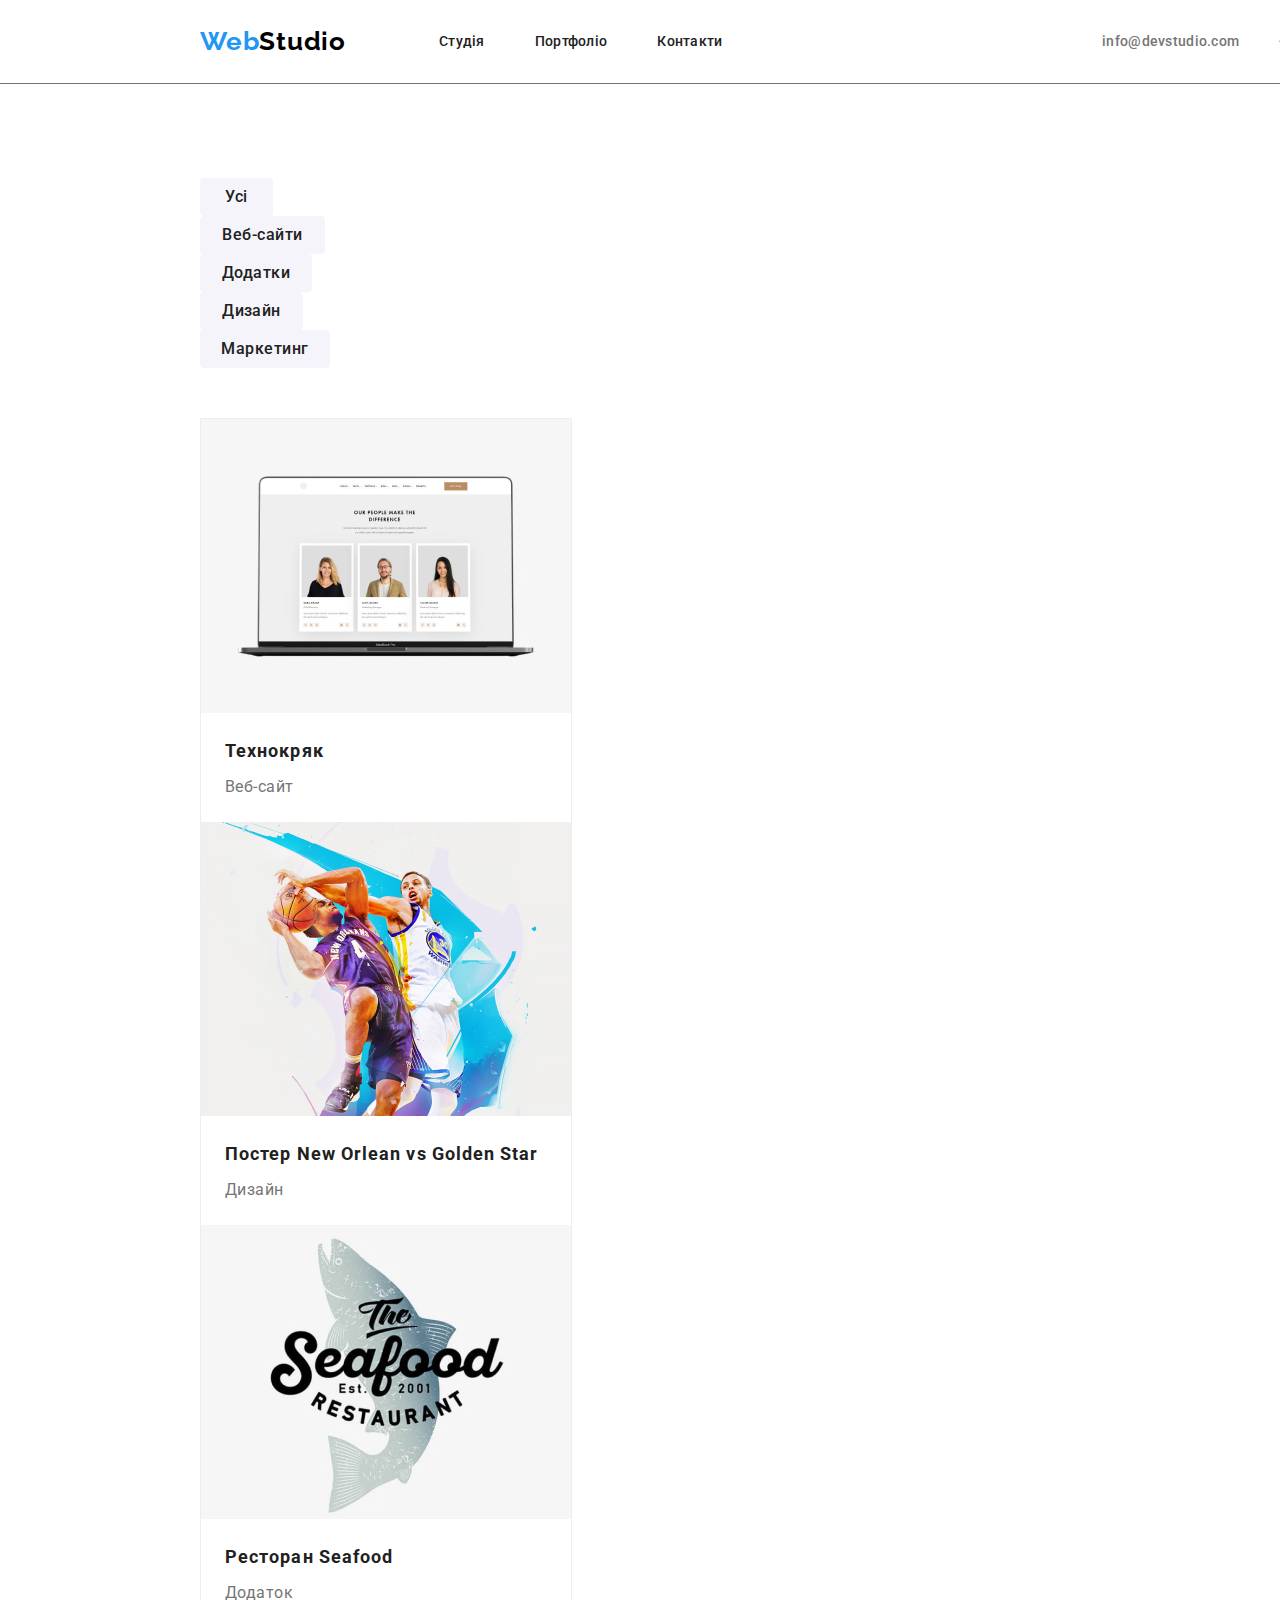
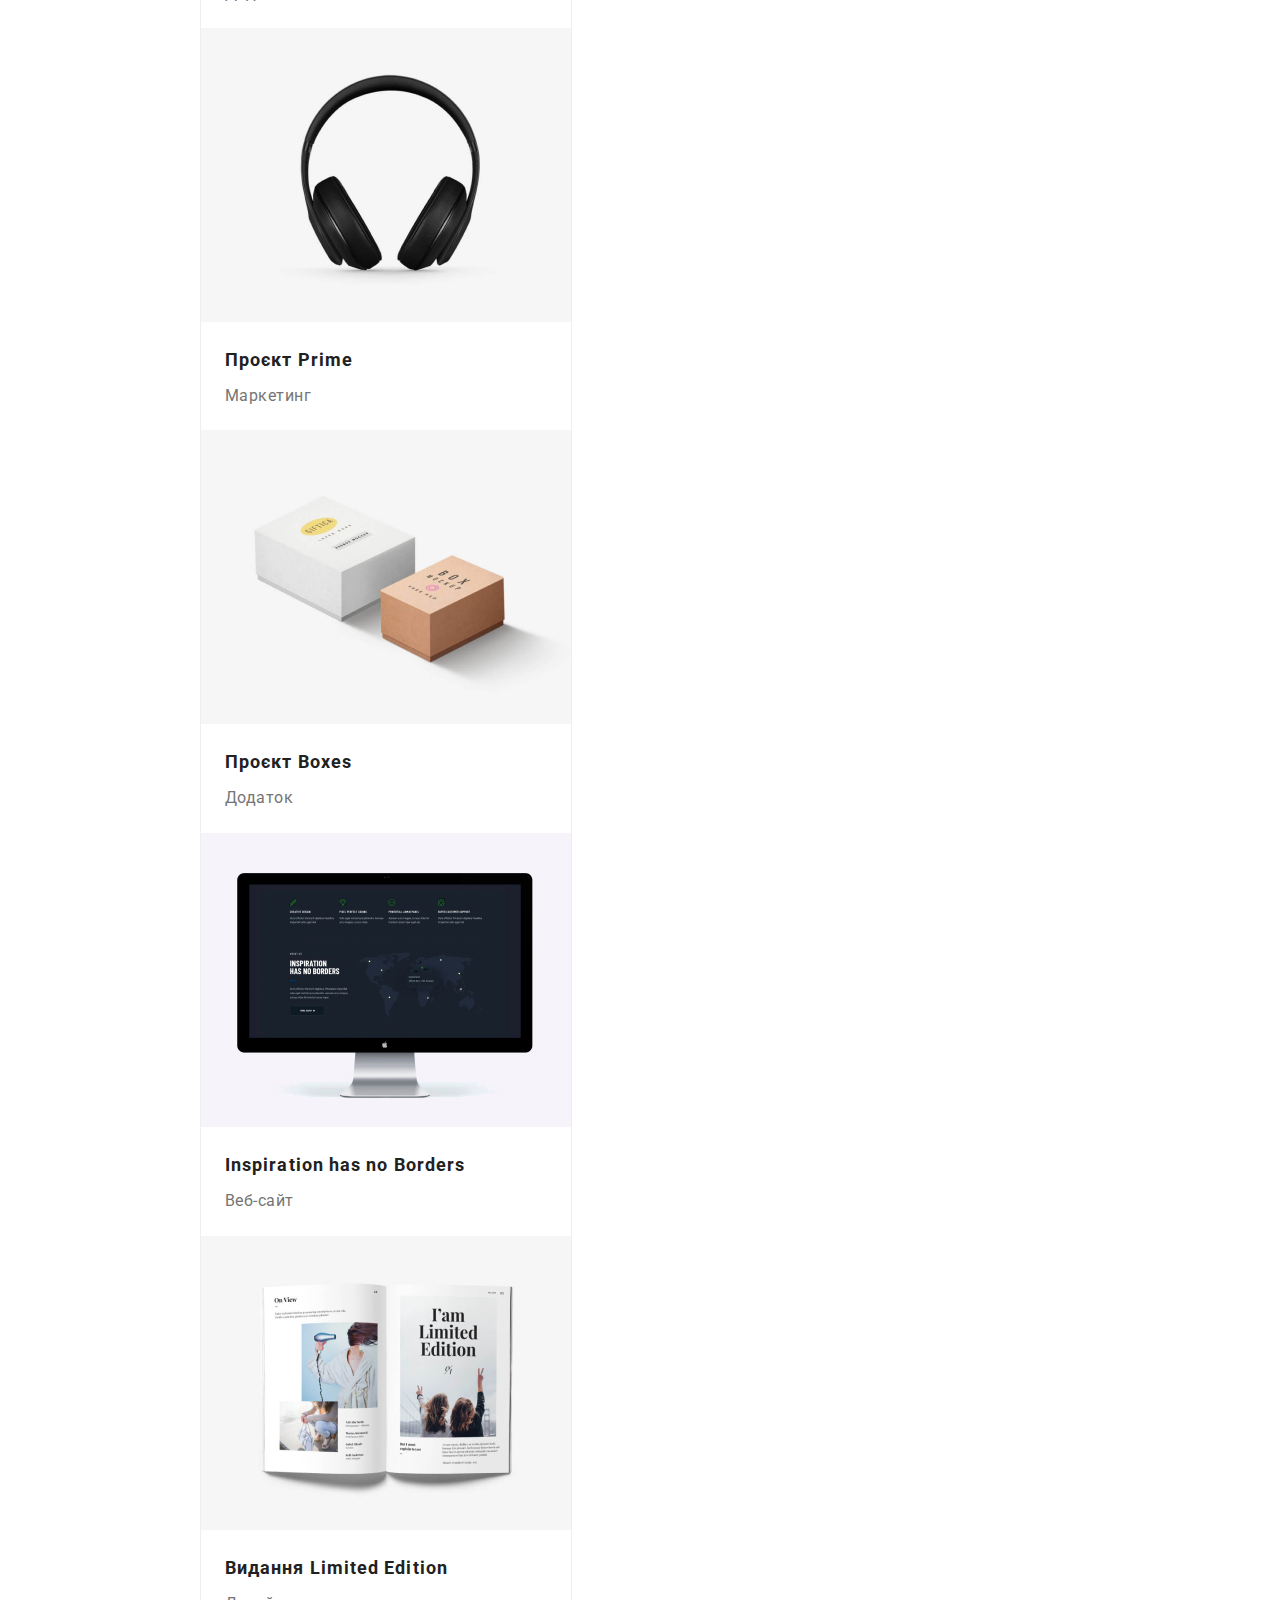
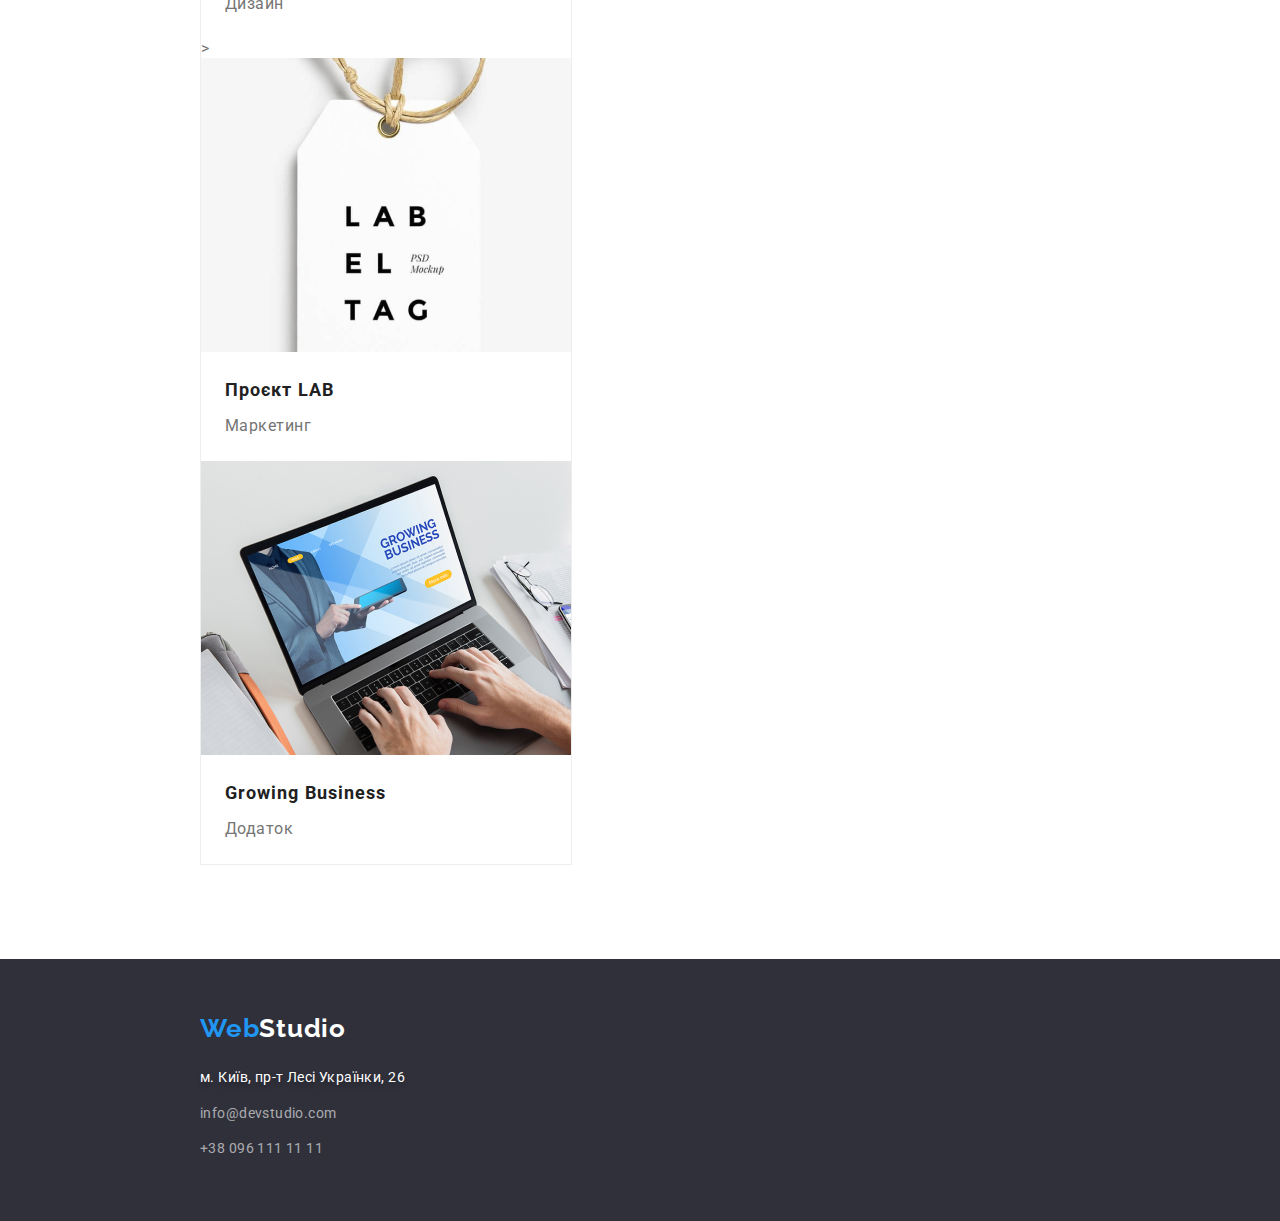
==== commit 1c2889be: "flex index.html + header flex portfolio.html" ====
--- a/portfolio.html
+++ b/portfolio.html
@@ -21,27 +21,30 @@
     
         <div class="container">
     
+        <div class="header-flexbox">
             <!-- Links -->
-            
-            <nav>
-            
+        
+            <nav class="navigation">
+        
                 <!-- Logo WebStudio-->
-            
-                <a href="./index.html" lang="en" class="link logo-header"><span class="web-logo">Web</span>Studio</a>
-            
-                <ul class="list">
+        
+                <a href="./index.html" lang="en" class="logo-header link"><span class="web-logo">Web</span>Studio</a>
+        
+                <ul class="list link-header-list">
                     <li><a class="link main-page" href="./index.html">Студія</a></li>
                     <li><a class="link portfolio-page-menu" href="./portfolio.html">Портфоліо</a></li>
                     <li><a class="link contacts-header-menu" href="#">Контакти</a></li>
                 </ul>
             </nav>
-    
+        
             <!--Contact information-->
-    
-            <ul class="list">
+        
+            <ul class="list contacts-item">
                 <li><a class=" header-mail" href="https://www.info@devstudio.com">info@devstudio.com</a></li>
                 <li><a class=" header-phone" href="+380961111111">+38 096 111 11 11</a></li>
             </ul>
+        
+        </div>
     
         </div>
     
--- a/css/styles.css
+++ b/css/styles.css
@@ -40,6 +40,8 @@
     box-shadow: var(--color-shadow-body);
 
     color: var(--main-text-color);
+    width: 1600px;
+    margin: 0px auto;
 
 }
 
@@ -63,14 +65,18 @@
     list-style-type: none;
     text-decoration: none;
 
+    color: inherit;
+
     margin-top: 0;
     margin-bottom: 0;
+    margin-right: 0;
     padding-left: 0;
 }
 
 p {
     margin-top: 0;
     margin-bottom: 0;
+    margin-right: 0;
 }
 
 h1,
@@ -90,6 +96,7 @@
     height: auto;
     
 }
+
 /*Header*/
 /*Logotype WebStudio*/
 
@@ -101,12 +108,36 @@
     background-color: var(--background-color-body);
     border-color: var(--color-header-border-bottom);
 
-    padding-top: 24px;
-    padding-bottom: 23px;
+    padding-top: 32px;
+    padding-bottom: 32px;
     border-bottom: 1px solid;
 
-
-
+}
+
+
+.header-flexbox,
+.navigation,
+.link-header-list,
+.contacts-item {
+
+    display: flex;
+}
+
+.header-flexbox {
+    align-items: center;
+    justify-content: space-between;
+}
+
+.navigation {
+    gap: 93px;
+}
+
+.link-header-list {
+    gap: 50px;
+}
+
+.contacts-item {
+    gap: 40px;
 }
 
 
@@ -137,7 +168,6 @@
 .web-logo {
     color: var(--color-web-logo);
 }
-
 
 .homepage:hover,
 .homepage:focus,
@@ -148,12 +178,19 @@
 .contacts-header-menu:hover,
 .contacts-header-menu:focus {
     color: var(--color-header-menu-hover-focus);
+
+    
 }
 
 .portfolio-header, 
 .contacts-header-menu,
-.homepage {
+.homepage,
+.main-page,
+.portfolio-page-menu {
     color: var(--color-header-menu);
+
+    padding-top:  32px;
+    padding-bottom: 32px;
 }
 
 .homepage:visited {
@@ -168,8 +205,8 @@
 
     padding-top: 32px;
     padding-bottom: 32px;
-
-    
+    
+
 }
 
 .header-mail:hover,
@@ -198,8 +235,9 @@
 .hero-section {
 
     background-color: var(--background-color-second);
-    
-
+
+    padding-top: 200px;
+    padding-bottom: 200px;
 }
 
 .headline {
@@ -209,11 +247,11 @@
     text-align: center;
     letter-spacing: 0.06em;
     text-transform: uppercase;
+    
     color: var(--main-text-color-second);
 
     margin-top: 0;
     margin-bottom: 30px;
-   
    
 }
 
@@ -266,6 +304,21 @@
     margin: -1px;
 }
 
+
+.benefits-list {
+    display: flex;
+}
+
+.benefits-list-item {
+    margin-right: 30px;
+}
+
+.benefits-list-item:last-child {
+    margin-right: 0px;
+}
+
+
+
 .heading-benefits{
     font-style: bold;
     font-weight: 700;
@@ -282,8 +335,8 @@
     font-size: 14px;
     line-height: 1.7em;
     letter-spacing: 0.03em;
-    
     width: 270px;
+
     
 }
 
@@ -306,7 +359,9 @@
 
 
 .what-we-do-list {
-    width: 370px;
+    display: flex;
+    justify-content: space-between;
+    
 }
 
 .our-team-section {
@@ -327,6 +382,17 @@
 }
 
 .team-members {
+    display: flex;
+    justify-content: space-between;
+}
+
+.crew {
+    padding-top: 30px;
+    padding-bottom: 30px;   
+    width: 270px;
+
+    background-color: var(--background-color-body);
+
     border-bottom-left-radius: 4px;
     border-bottom-right-radius: 4px;
     box-shadow: 0px 1px 3px rgba(0, 0, 0, 0.12),
@@ -334,17 +400,6 @@
                 0px 2px 1px rgba(0, 0, 0, 0.2);
 }
 
-
-.team-members {
-    width: 270px;
-    background-color:var(--background-color-body);
-}
-
-.crew {
-    padding-top: 30px;
-    padding-bottom: 30px;   
-}
-
 .names {
     font-style: medium;
     font-weight: 500;
@@ -366,7 +421,6 @@
 
 .filter-buttons-list {
     margin-bottom: 50px;
-
 
 }
 
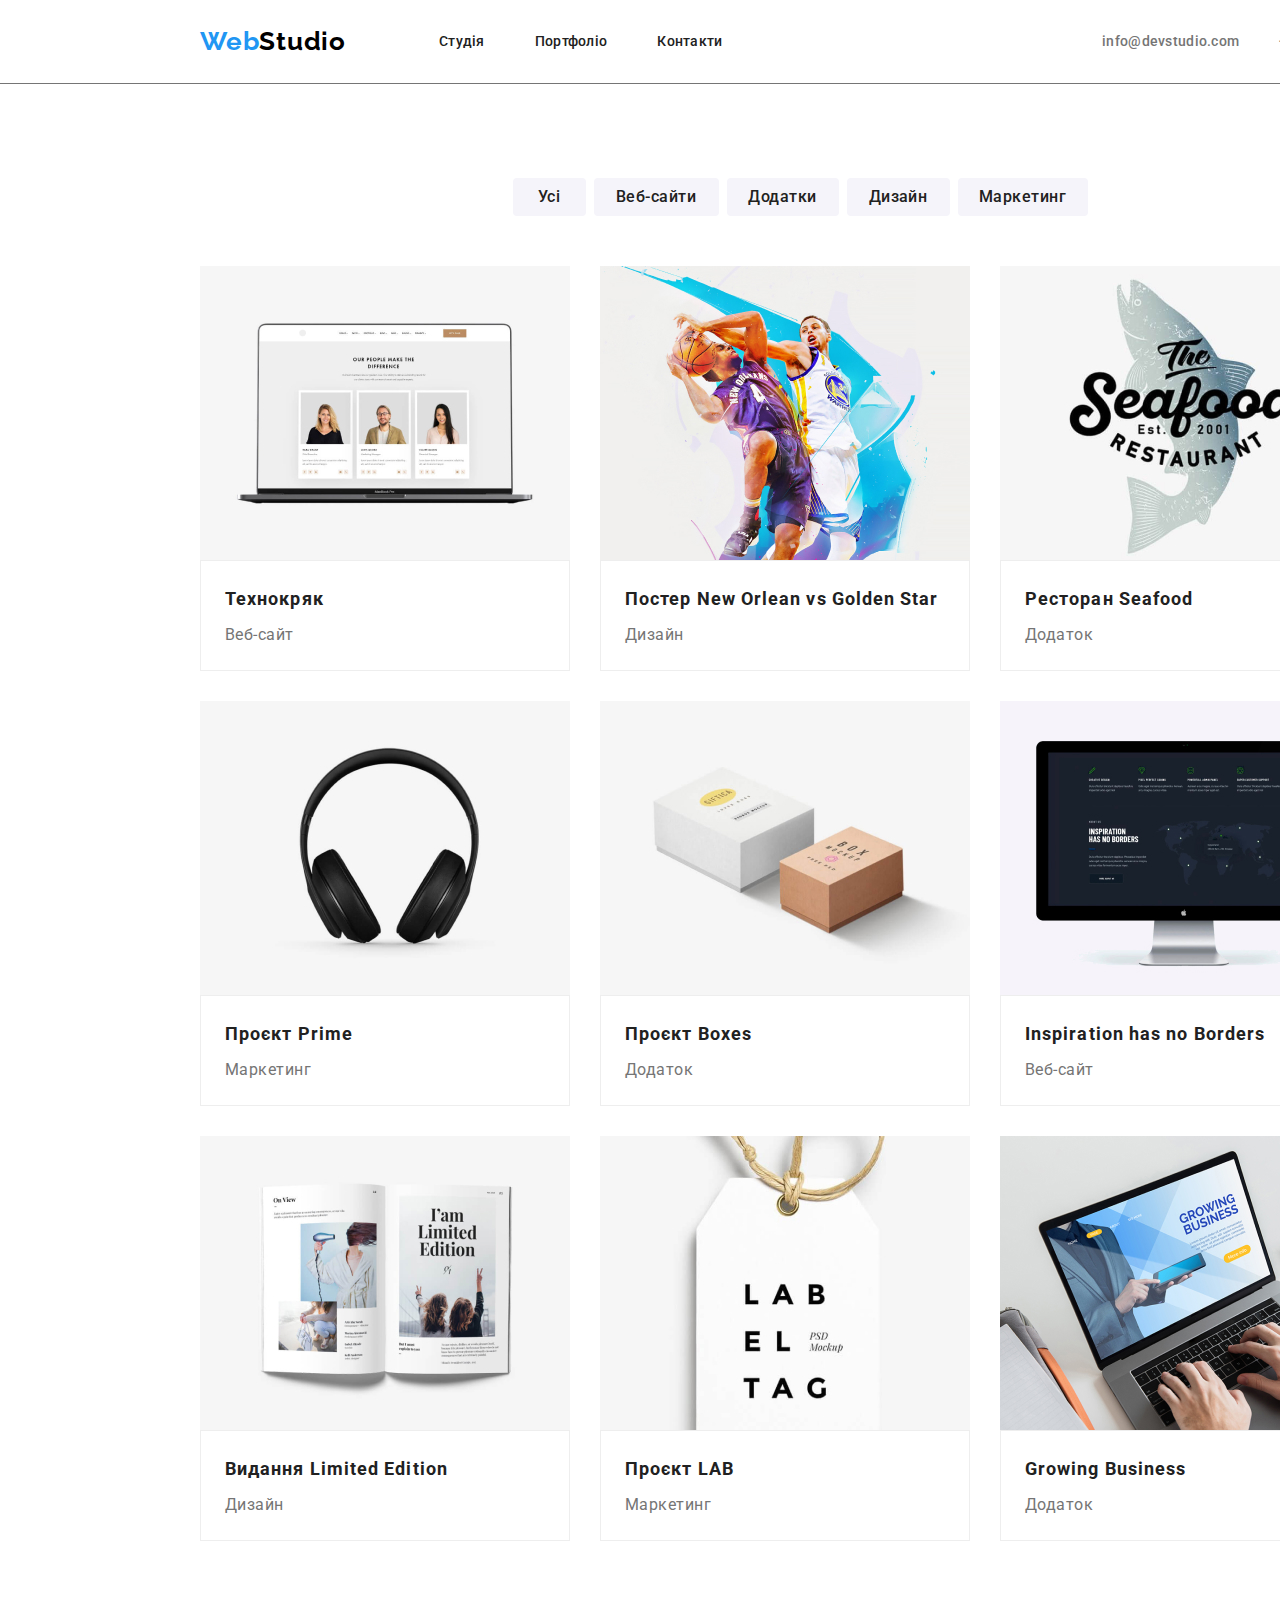
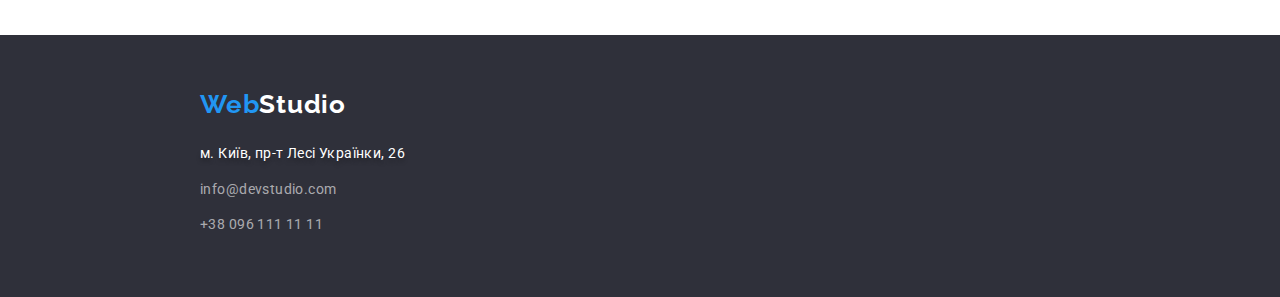
==== commit 8ef122cb: "Make flex index and portfolio" ====
--- a/portfolio.html
+++ b/portfolio.html
@@ -60,15 +60,18 @@
                             
                             
                             <!--Filter buttons-->
-                            
-                            <ul class="list filter-buttons-list">
-                                <li><button class="filter-buttons all-button" type="button">Усі</button></li>
-                                <li><button class="filter-buttons web-button" type="button">Веб-сайти</button></li>
-                                <li><button class="filter-buttons app-button" type="button">Додатки</button></li>
-                                <li><button class="filter-buttons design-button" type="button">Дизайн</button></li>
-                                <li><button class="filter-buttons marketing-button" type="button">Маркетинг</button></li>
-                            
-                            </ul>
+                            <div class="filter-flex">
+                                <ul class="list filter-buttons-list">
+                                    <li><button class="filter-buttons all-button" type="button">Усі</button></li>
+                                    <li><button class="filter-buttons web-button" type="button">Веб-сайти</button></li>
+                                    <li><button class="filter-buttons app-button" type="button">Додатки</button></li>
+                                    <li><button class="filter-buttons design-button" type="button">Дизайн</button></li>
+                                    <li><button class="filter-buttons marketing-button" type="button">Маркетинг</button></li>
+                                
+                                </ul>
+                            </div>
+                            
+                            
                             
                             <!-- Portfolio projects-->
                             <ul class="list projects-portfolio-list">
@@ -159,7 +162,7 @@
                                             <h3 class="portfolio-projects">Видання Limited Edition</h3>
                                             <p class="description-project">Дизайн</p>
                                         </div>
-                                        >
+                                        
                                     </a>
                             
                                 </li>
--- a/css/styles.css
+++ b/css/styles.css
@@ -419,7 +419,16 @@
 
 /*main-content-portfolio.html*/
 
+.filter-flex {
+    display: flex;
+    justify-content: center;
+}
+
 .filter-buttons-list {
+    display: flex;
+    gap: 8px;
+    align-items: center;
+
     margin-bottom: 50px;
 
 }
@@ -477,15 +486,20 @@
 }
 
 
+
 .projects-portfolio-list {
-    width: 370px;
+    display: flex;
+    flex-wrap: wrap;
+    gap: 30px;
+
+}
+
+
+.card-portfolio {
+    padding: 20px 24px;
+
     border: 1px solid;
     border-color: var(--color-portfolio-card-border);
-}
-
-
-.card-portfolio {
-    padding: 20px 24px;
   
 }
 
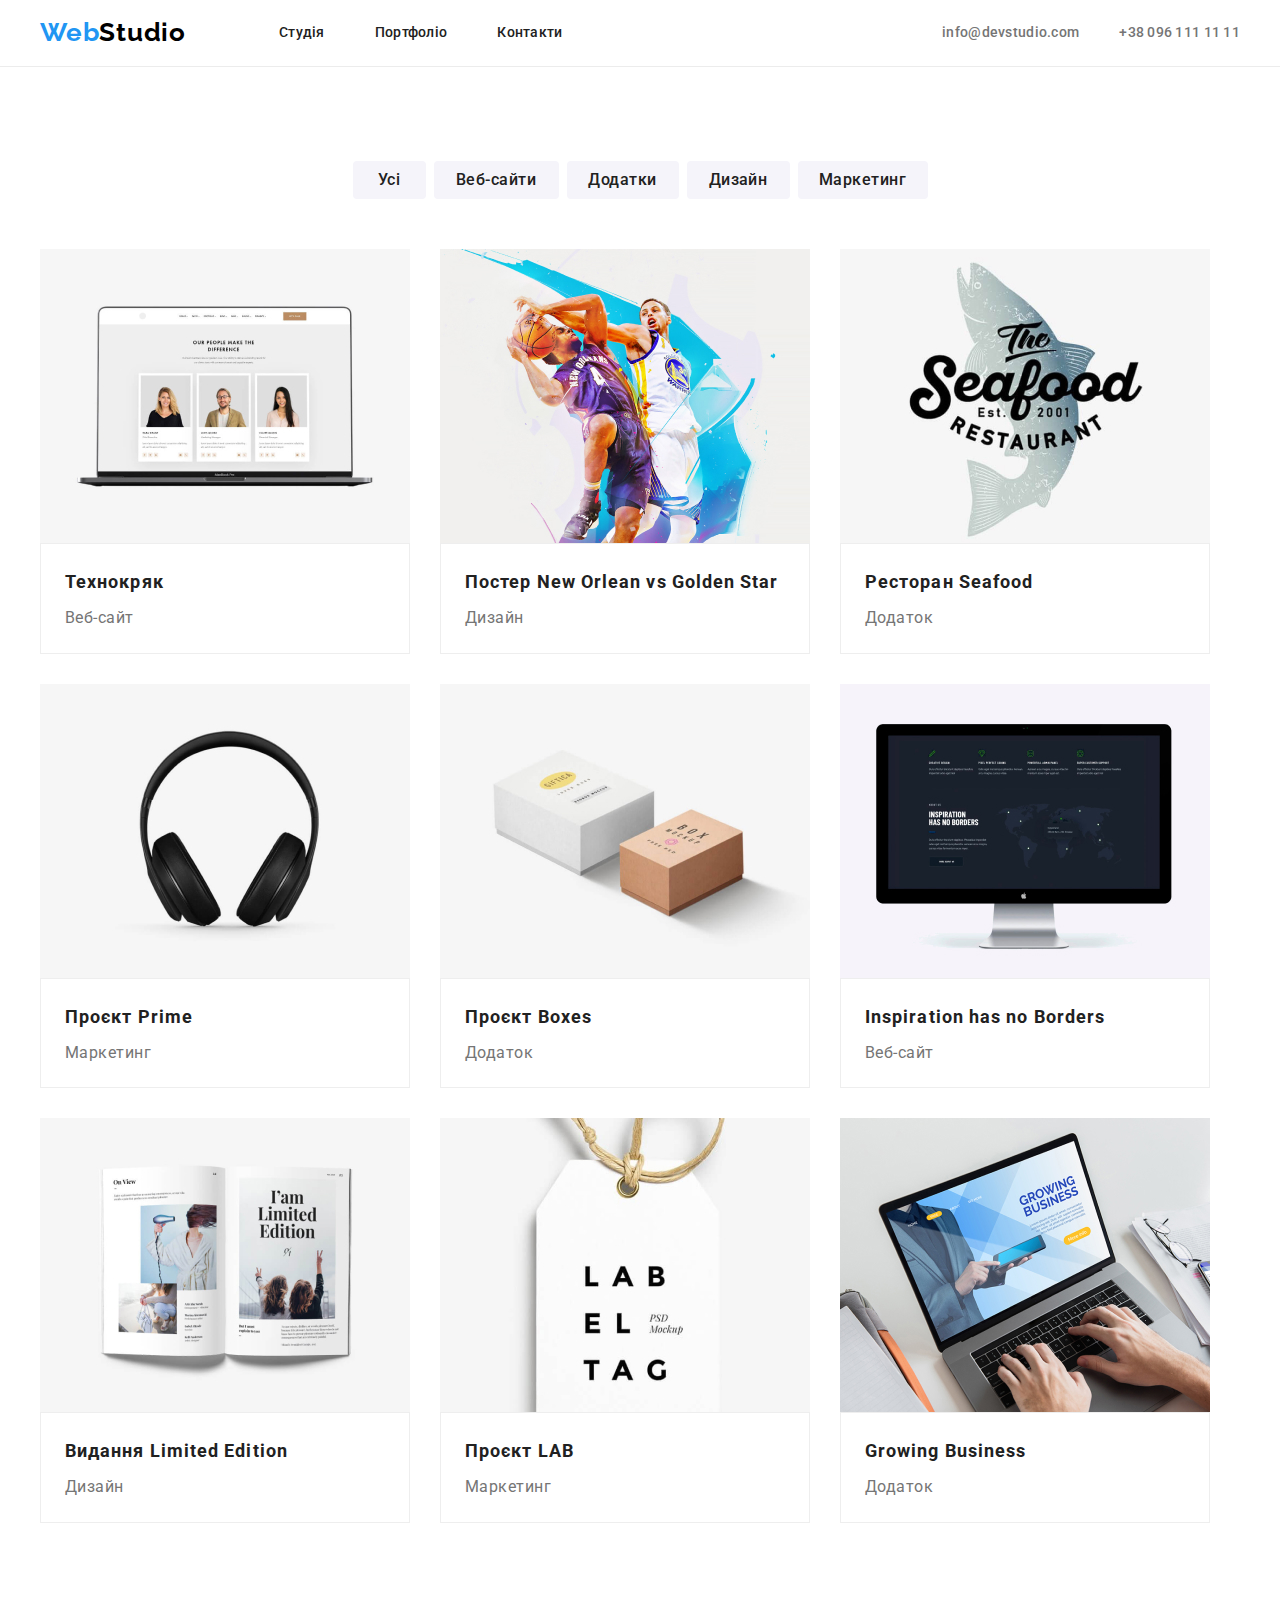
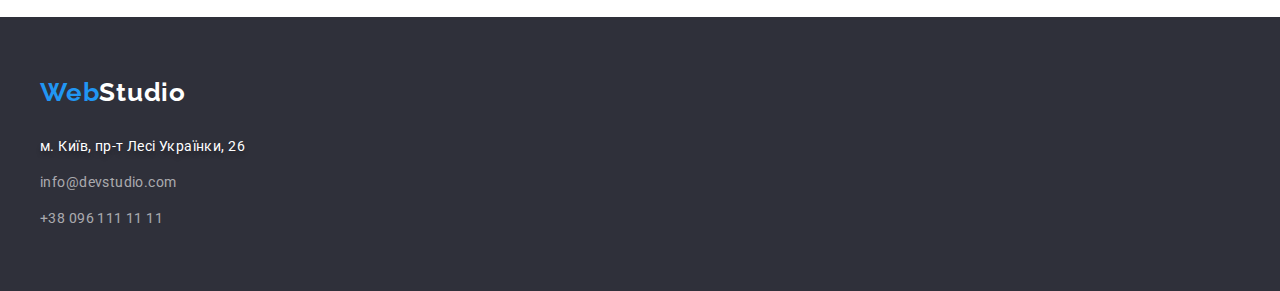
==== commit d6031ea1: "hw3 fix mentor" ====
--- a/portfolio.html
+++ b/portfolio.html
@@ -60,7 +60,6 @@
                             
                             
                             <!--Filter buttons-->
-                            <div class="filter-flex">
                                 <ul class="list filter-buttons-list">
                                     <li><button class="filter-buttons all-button" type="button">Усі</button></li>
                                     <li><button class="filter-buttons web-button" type="button">Веб-сайти</button></li>
@@ -69,131 +68,132 @@
                                     <li><button class="filter-buttons marketing-button" type="button">Маркетинг</button></li>
                                 
                                 </ul>
-                            </div>
-                            
-                            
-                            
+
                             <!-- Portfolio projects-->
-                            <ul class="list projects-portfolio-list">
-                            
-                                <li>
-                                    <a class="link" href="#">
-                                        <img src="./images/images-portfolio/img1.jpg" alt="ноутбук" width="370">
-                                        
-                                        <div class="card-portfolio">
-                                            <h3 class="portfolio-projects">Технокряк</h3>
-                                            <p class="description-project">Веб-сайт</p>
-                                        </div>
-                                        
-                                    </a>
-                            
-                                </li>
-                            
-                                <li>
-                                    <a class="link" href="#">
-                                        <img src="./images/images-portfolio/img2.jpg" alt=" два баскетболісти" width="370">
-
-                                        <div class="card-portfolio">
-                                            <h3 class="portfolio-projects">Постер New Orlean vs Golden Star</h3>
-                                            <p class="description-project">Дизайн</p>
-                                        </div>
-                                        
-                                    </a>
-                            
-                                </li>
-                            
-                                <li>
-                                    <a class="link" href="#">
-                                        <img src="./images/images-portfolio/img3.jpg" alt="логотип ресторану морської кухні" width="370">
-
-                                        <div class="card-portfolio">
-                                            <h3 class="portfolio-projects">Ресторан Seafood</h3>
-                                            <p class="description-project">Додаток</p>
-                                        </div>
-                                        
-                                    </a>
-                            
-                                </li>
-                            
-                                <li>
-                                    <a class="link" href="#">
-                                        <img src="./images/images-portfolio/img4.jpg" alt="навушники" width="370">
-
-                                        <div class="card-portfolio">
-                                            <h3 class="portfolio-projects">Проєкт Prime</h3>
-                                            <p class="description-project">Маркетинг</p>
-                                        </div>
-                                        
-                                    </a>
-                            
-                                </li>
-                            
-                                <li>
-                                    <a class="link" href="#">
-                                        <img src="./images/images-portfolio/img5.jpg" alt="біла та корричнева коробки" width="370">
-                                        
-                                        <div class="card-portfolio">
-                                            <h3 class="portfolio-projects">Проєкт Boxes</h3>
-                                            <p class="description-project">Додаток</p>
-                                        </div>
-                                        
-                                    </a>
-                            
-                                </li>
-                            
-                                <li>
-                                    <a class="link" href="#">
-                                        <img src="./images/images-portfolio/img6.jpg" alt="персональний компьютер" width="370">
-
-                                        <div class="card-portfolio">
-                                            <h3 class="portfolio-projects">Inspiration has no Borders</h3>
-                                            <p class="description-project">Веб-сайт</p>
-                                        </div>
-                                        
-                                    </a>
-                            
-                                </li>
-                            
-                                <li>
-                                    <a class="link" href="#">
-                                        <img src="./images/images-portfolio/img7.jpg" alt="відкрита книга" width="370">
-
-                                        <div class="card-portfolio">
-                                            <h3 class="portfolio-projects">Видання Limited Edition</h3>
-                                            <p class="description-project">Дизайн</p>
-                                        </div>
-                                        
-                                    </a>
-                            
-                                </li>
-                            
-                                <li>
-                                    <a class="link" href="#">
-                                        <img src="./images/images-portfolio/img8.jpg" alt="етикетка" width="370">
-
-                                        <div class="card-portfolio">
-                                            <h3 class="portfolio-projects">Проєкт LAB</h3>
-                                            <p class="description-project">Маркетинг</p>
-                                        </div>
-                                        
-                                    </a>
-                            
-                                </li>
-                            
-                                <li>
-                                    <a class="link" href="#">
-                                        <img src="./images/images-portfolio/img9.jpg" alt="друк на клавіатурі" width="370">
-
-                                        <div class="card-portfolio">
-                                            <h3 class="portfolio-projects">Growing Business</h3>
-                                            <p class="description-project">Додаток</p>
-                                        </div>
-                                        
-                                    </a>
-                            
-                                </li>
-                            
-                            </ul>
+                            
+                                                            <ul class="list projects-portfolio-list">
+                                                            
+                                                                <li>
+                                                                    <a class="link" href="#">
+                                                                        <img src="./images/images-portfolio/img1.jpg" alt="ноутбук" width="370">
+                                                            
+                                                                        <div class="card-portfolio">
+                                                                            <h3 class="portfolio-projects">Технокряк</h3>
+                                                                            <p class="description-project">Веб-сайт</p>
+                                                                        </div>
+                                                            
+                                                                    </a>
+                                                            
+                                                                </li>
+                                                            
+                                                                <li>
+                                                                    <a class="link" href="#">
+                                                                        <img src="./images/images-portfolio/img2.jpg" alt=" два баскетболісти" width="370">
+                                                            
+                                                                        <div class="card-portfolio">
+                                                                            <h3 class="portfolio-projects">Постер New Orlean vs Golden Star</h3>
+                                                                            <p class="description-project">Дизайн</p>
+                                                                        </div>
+                                                            
+                                                                    </a>
+                                                            
+                                                                </li>
+                                                            
+                                                                <li>
+                                                                    <a class="link" href="#">
+                                                                        <img src="./images/images-portfolio/img3.jpg" alt="логотип ресторану морської кухні" width="370">
+                                                            
+                                                                        <div class="card-portfolio">
+                                                                            <h3 class="portfolio-projects">Ресторан Seafood</h3>
+                                                                            <p class="description-project">Додаток</p>
+                                                                        </div>
+                                                            
+                                                                    </a>
+                                                            
+                                                                </li>
+                                                            
+                                                                <li>
+                                                                    <a class="link" href="#">
+                                                                        <img src="./images/images-portfolio/img4.jpg" alt="навушники" width="370">
+                                                            
+                                                                        <div class="card-portfolio">
+                                                                            <h3 class="portfolio-projects">Проєкт Prime</h3>
+                                                                            <p class="description-project">Маркетинг</p>
+                                                                        </div>
+                                                            
+                                                                    </a>
+                                                            
+                                                                </li>
+                                                            
+                                                                <li>
+                                                                    <a class="link" href="#">
+                                                                        <img src="./images/images-portfolio/img5.jpg" alt="біла та корричнева коробки" width="370">
+                                                            
+                                                                        <div class="card-portfolio">
+                                                                            <h3 class="portfolio-projects">Проєкт Boxes</h3>
+                                                                            <p class="description-project">Додаток</p>
+                                                                        </div>
+                                                            
+                                                                    </a>
+                                                            
+                                                                </li>
+                                                            
+                                                                <li>
+                                                                    <a class="link" href="#">
+                                                                        <img src="./images/images-portfolio/img6.jpg" alt="персональний компьютер" width="370">
+                                                            
+                                                                        <div class="card-portfolio">
+                                                                            <h3 class="portfolio-projects">Inspiration has no Borders</h3>
+                                                                            <p class="description-project">Веб-сайт</p>
+                                                                        </div>
+                                                            
+                                                                    </a>
+                                                            
+                                                                </li>
+                                                            
+                                                                <li>
+                                                                    <a class="link" href="#">
+                                                                        <img src="./images/images-portfolio/img7.jpg" alt="відкрита книга" width="370">
+                                                            
+                                                                        <div class="card-portfolio">
+                                                                            <h3 class="portfolio-projects">Видання Limited Edition</h3>
+                                                                            <p class="description-project">Дизайн</p>
+                                                                        </div>
+                                                            
+                                                                    </a>
+                                                            
+                                                                </li>
+                                                            
+                                                                <li>
+                                                                    <a class="link" href="#">
+                                                                        <img src="./images/images-portfolio/img8.jpg" alt="етикетка" width="370">
+                                                            
+                                                                        <div class="card-portfolio">
+                                                                            <h3 class="portfolio-projects">Проєкт LAB</h3>
+                                                                            <p class="description-project">Маркетинг</p>
+                                                                        </div>
+                                                            
+                                                                    </a>
+                                                            
+                                                                </li>
+                                                            
+                                                                <li>
+                                                                    <a class="link" href="#">
+                                                                        <img src="./images/images-portfolio/img9.jpg" alt="друк на клавіатурі" width="370">
+                                                            
+                                                                        <div class="card-portfolio">
+                                                                            <h3 class="portfolio-projects">Growing Business</h3>
+                                                                            <p class="description-project">Додаток</p>
+                                                                        </div>
+                                                            
+                                                                    </a>
+                                                            
+                                                                </li>
+                                                            
+                                                            </ul>
+
+                            
+
 
                         </div>
                         
--- a/css/styles.css
+++ b/css/styles.css
@@ -34,13 +34,11 @@
 .portfolio-body {
     font-family: 'Roboto', sans-serif;
     font-size: 16px;
-    line-height: 1.2em;
 
     background-color: var(--background-color-body);
     box-shadow: var(--color-shadow-body);
 
     color: var(--main-text-color);
-    width: 1600px;
     margin: 0px auto;
 
 }
@@ -49,6 +47,7 @@
     width: 1200px;
 
     margin: 0 auto;
+
     padding-left: 15px;
     padding-right: 15px; 
     
@@ -104,13 +103,13 @@
     font-weight: 500;
     font-size: 14px;
     letter-spacing: 0.02em;
+    line-height: 1.2em;
 
     background-color: var(--background-color-body);
-    border-color: var(--color-header-border-bottom);
-
-    padding-top: 32px;
-    padding-bottom: 32px;
-    border-bottom: 1px solid;
+   
+    padding-top: 24px;
+    padding-bottom: 25px;
+    border-bottom: 1px solid var(--color-header-border-bottom);
 
 }
 
@@ -129,6 +128,7 @@
 }
 
 .navigation {
+    align-items: center;
     gap: 93px;
 }
 
@@ -289,6 +289,7 @@
 .benefits-section {
     background-color: var(--background-color-body);
 
+    padding-top: 94px;
 }
 
 .visually-hidden {
@@ -320,7 +321,7 @@
 
 
 .heading-benefits{
-    font-style: bold;
+
     font-weight: 700;
     font-size: 14px;
     letter-spacing: 0.03em;
@@ -331,7 +332,7 @@
 }
 
 .benefits-description {
-    font-style: regular;
+   
     font-size: 14px;
     line-height: 1.7em;
     letter-spacing: 0.03em;
@@ -346,10 +347,11 @@
 }
 
 .what-we-do-heading {
-    font-style: bold;
+    
     font-weight: 700;
     font-size: 36px;
     letter-spacing: 0.03em;
+    line-height: 1.2em;
 
     color: var(--color-heading);
 
@@ -370,10 +372,11 @@
 }
 
 .our-team-heading {
-    font-style: bold;
+
     font-weight: 700;
     font-size: 36px;
     letter-spacing: 0.03em;
+    line-height: 1.2em;
 
     color: var(--color-heading);
 
@@ -401,9 +404,10 @@
 }
 
 .names {
-    font-style: medium;
+    
     font-weight: 500;
     letter-spacing: 0.03em;
+    line-height: 1.2em;
 
     color: var(--color-heading);
 
@@ -419,15 +423,12 @@
 
 /*main-content-portfolio.html*/
 
-.filter-flex {
-    display: flex;
-    justify-content: center;
-}
 
 .filter-buttons-list {
     display: flex;
     gap: 8px;
     align-items: center;
+    justify-content: center;
 
     margin-bottom: 50px;
 
@@ -486,7 +487,6 @@
 }
 
 
-
 .projects-portfolio-list {
     display: flex;
     flex-wrap: wrap;
@@ -504,6 +504,7 @@
 }
 
 .portfolio-projects {
+
     font-weight: 700;
     font-size: 18px;
     line-height: 2em;
@@ -527,6 +528,7 @@
 
 .footer {
     background-color: var(--background-color-second);
+
     padding-top: 60px;
     padding-bottom: 60px;
     
@@ -538,6 +540,7 @@
 }
 
 .address-list-footer {
+    
     font-style: normal;
     font-size: 14px;
     line-height: 1.7em;
